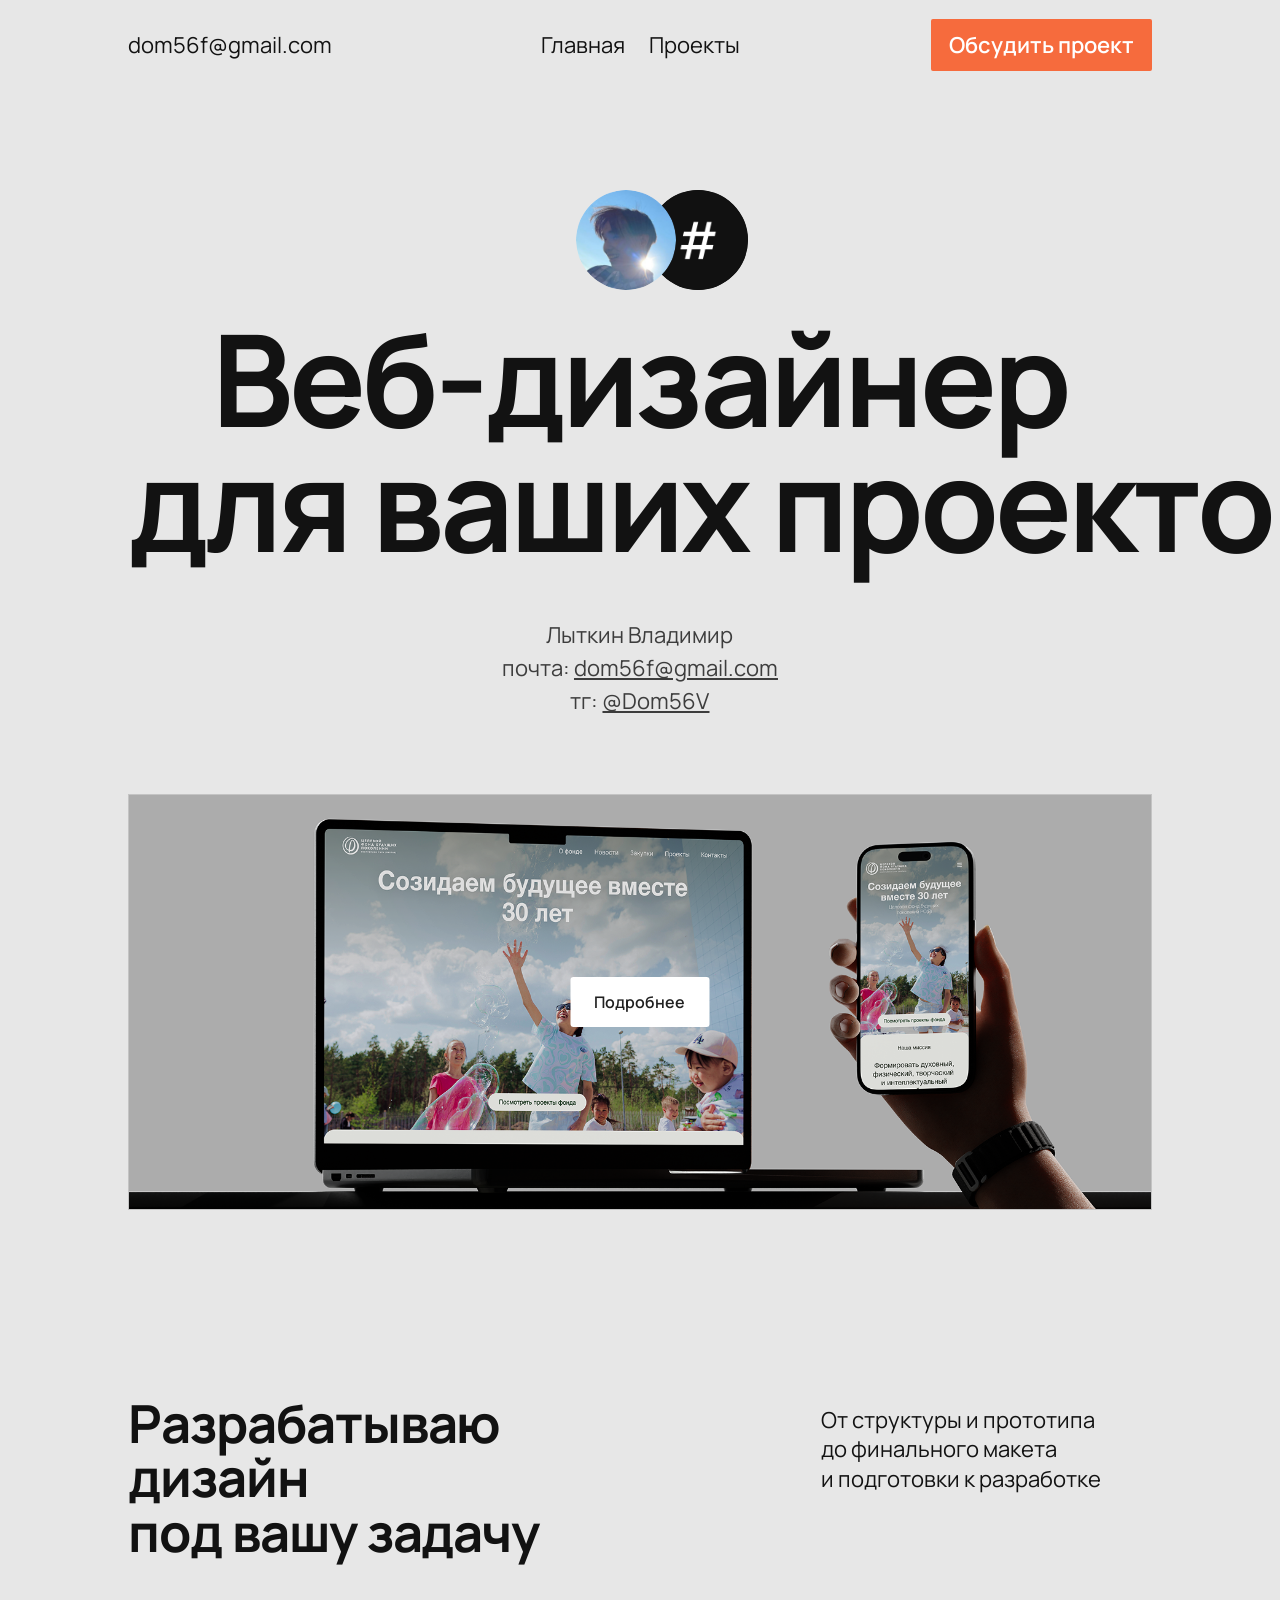
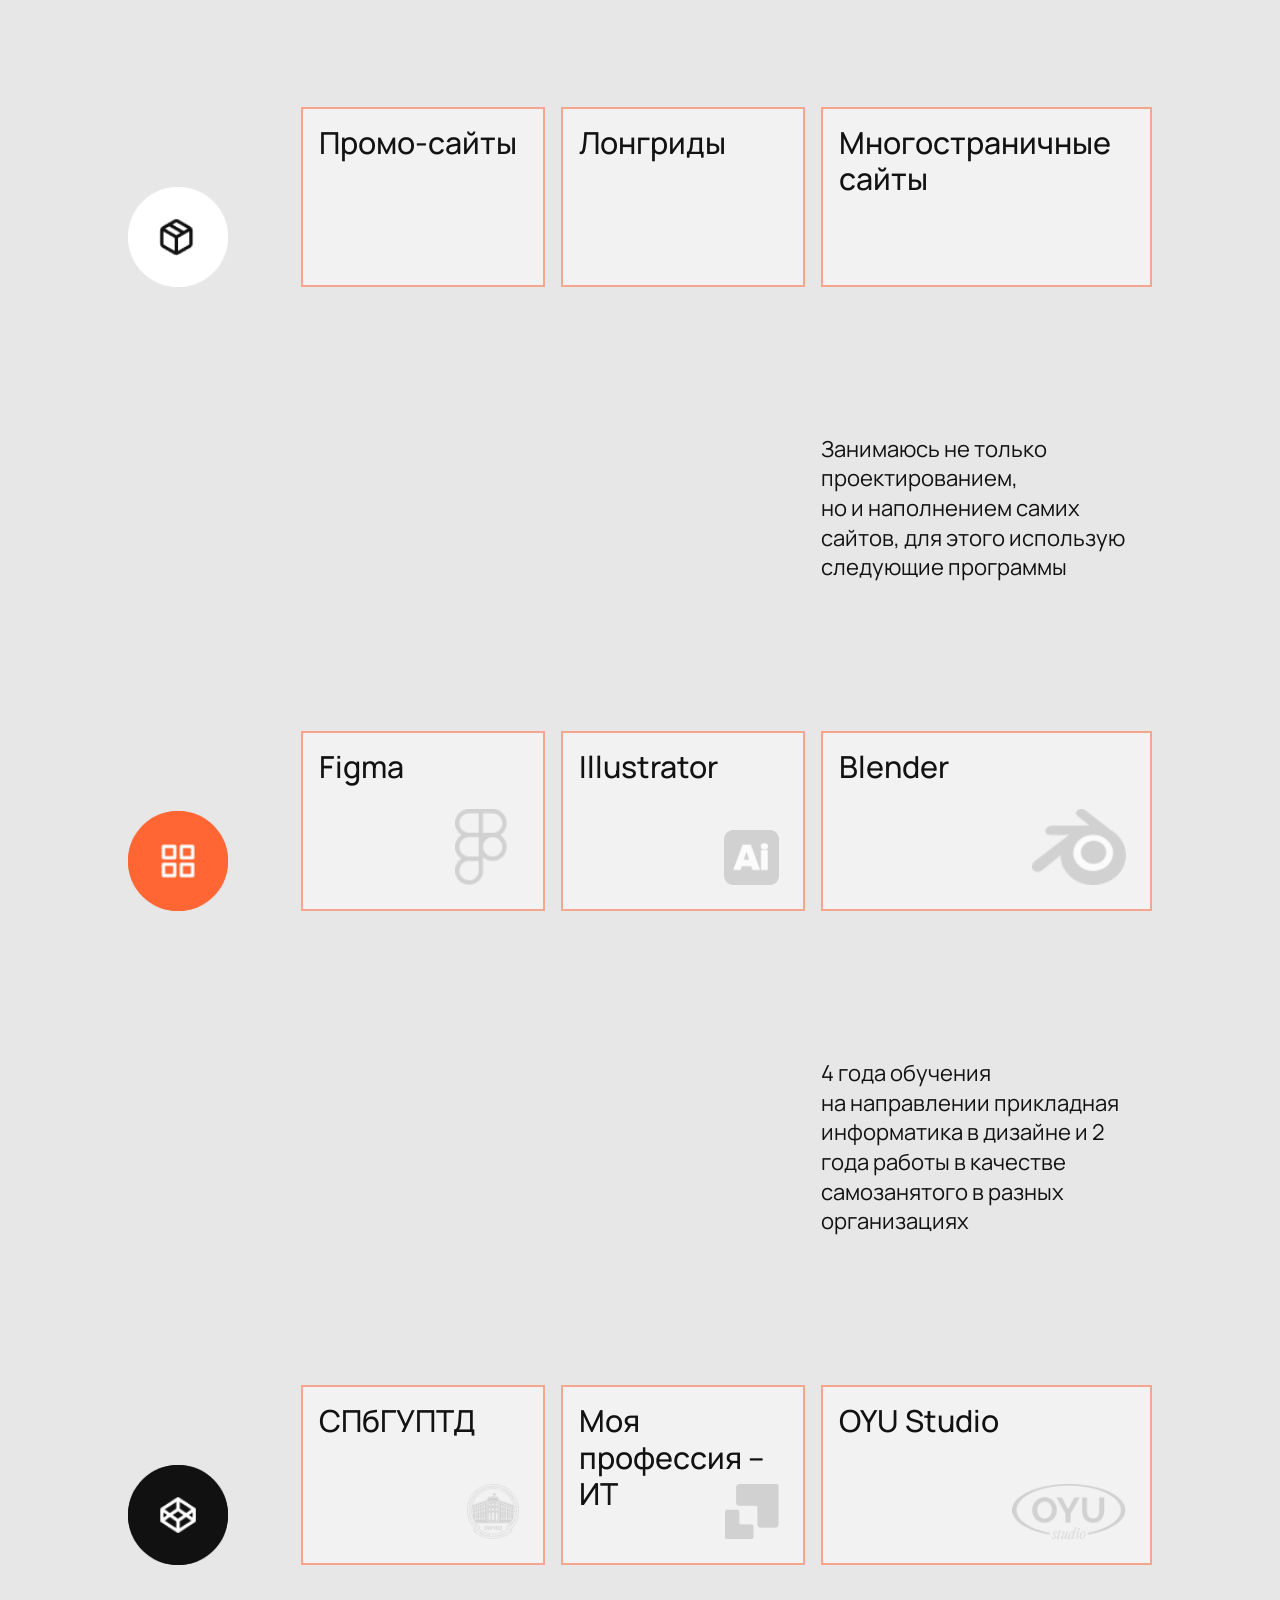
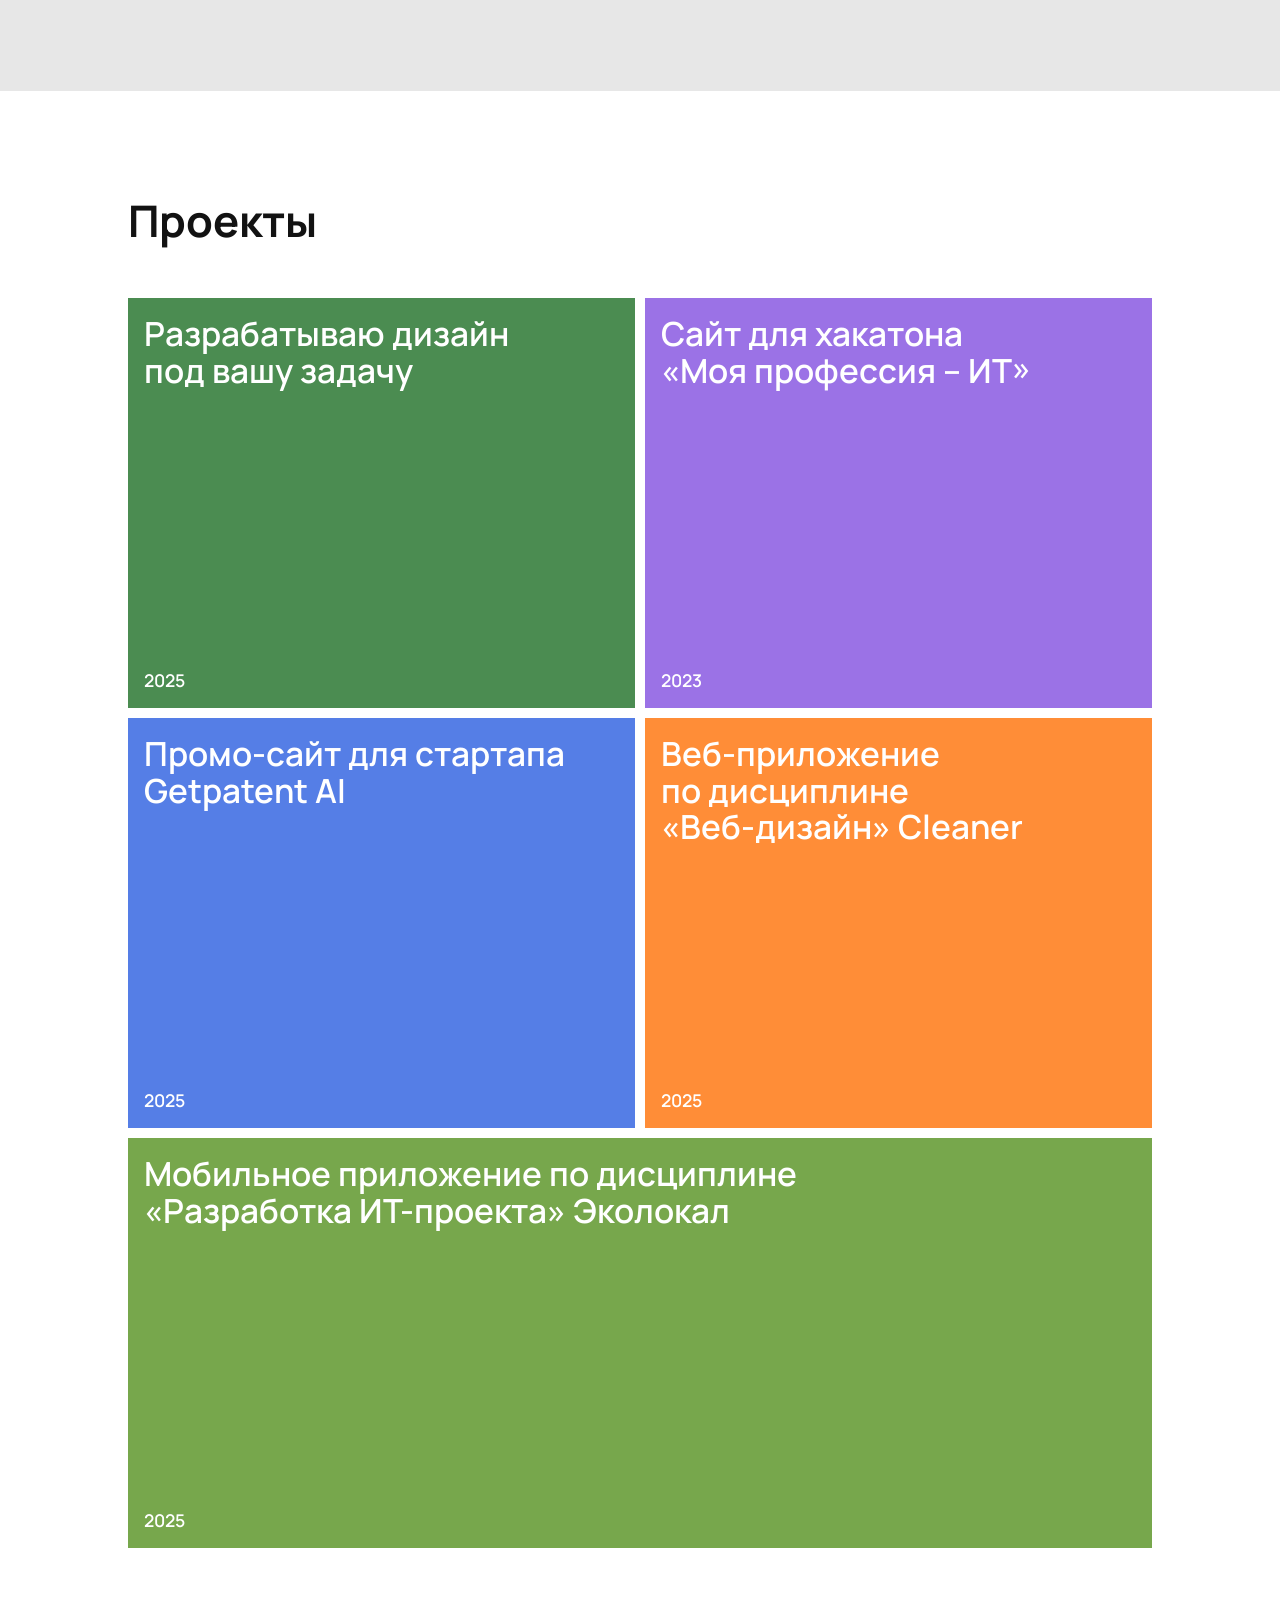
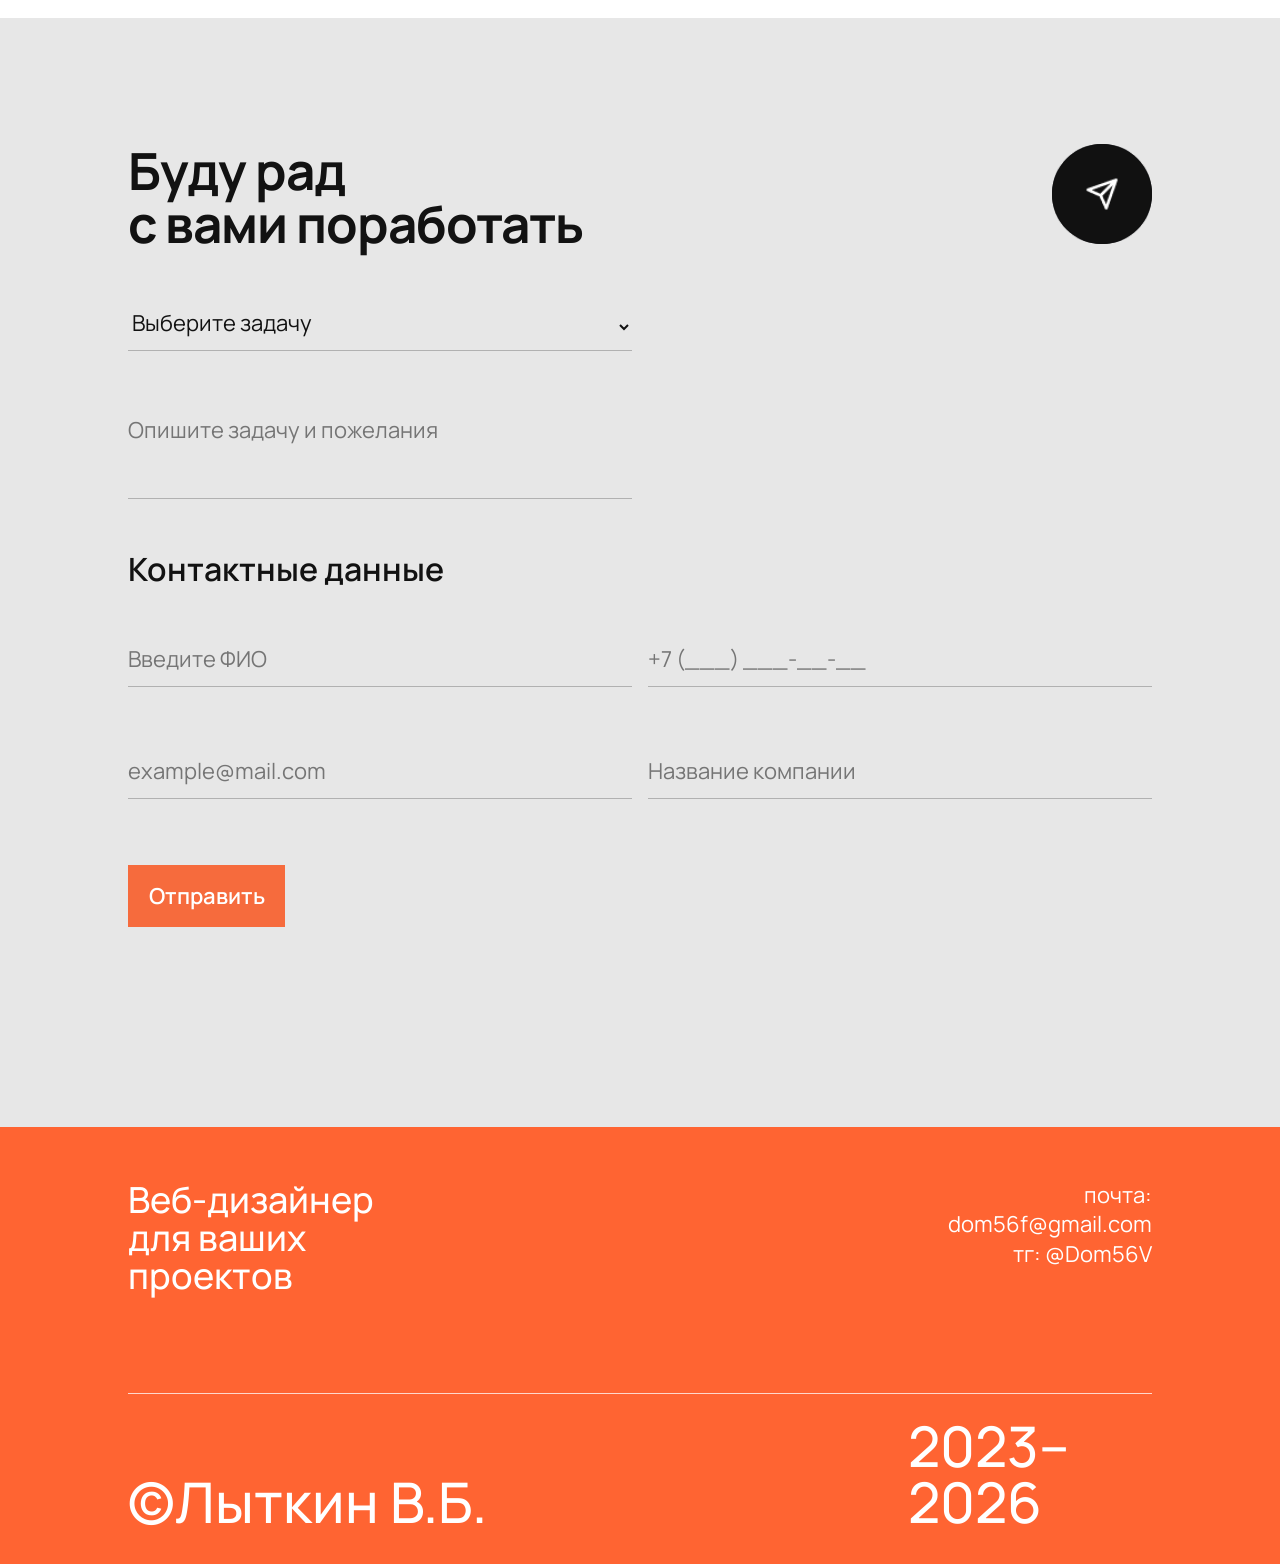
==== index.html @ 9b886f8b "Initial commit" ====
<!doctype html>
<html lang="ru">
<head>
  <meta charset="UTF-8">
  <meta name="viewport" content="width=device-width, initial-scale=1.0">
  <title>Портфолио | Главная</title>
  <link rel="preconnect" href="https://fonts.googleapis.com">
  <link rel="preconnect" href="https://fonts.gstatic.com" crossorigin>
  <link href="https://fonts.googleapis.com/css2?family=Manrope:wght@400;600;700;800&display=swap" rel="stylesheet">
  <link rel="stylesheet" href="styles.css">
</head>
<body>
  <header class="site-header container">
    <a class="header-email" href="mailto:dom56f@gmail.com">dom56f@gmail.com</a>
    <nav class="header-nav" aria-label="Основная навигация">
      <a href="#home">Главная</a>
      <a href="#projects">Проекты</a>
    </nav>
    <a class="header-cta" href="#feedback">Обсудить проект</a>
  </header>

  <main id="home" class="container first-screen">
    <section class="hero-intro" aria-label="Интро">
      <div class="avatar-pair" aria-hidden="true">
        <img class="avatar-circle avatar-left" src="media/home/decor/Ava.png" alt="">
        <img class="avatar-circle avatar-right" src="media/home/decor/%D0%97%D0%B0%D0%B1%D0%BE%D1%80.png" alt="">
      </div>

      <h1 class="headline">Веб-дизайнер<br>для&nbsp;ваших проектов</h1>

      <div class="contact-lines">
        <p>Лыткин Владимир</p>
        <p>почта: <a href="mailto:dom56f@gmail.com">dom56f@gmail.com</a></p>
        <p>тг: <a href="https://t.me/Dom56V" target="_blank" rel="noopener noreferrer">@Dom56V</a></p>
      </div>
    </section>

    <a class="featured-project" href="projects/studio.html" aria-label="Открыть проект">
      <img src="media/home/main/%D0%9F%D1%80%D0%BE%D0%B5%D0%BA%D1%82%20%D0%BF%D0%B5%D1%80%D0%B2%D1%8B%D0%B9%20%D1%8D%D0%BA%D1%80%D0%B0%D0%BD.png" alt="Главный проект">
      <span class="featured-project-btn">Подробнее</span>
    </a>

    <section class="services-screen" aria-label="Форматы работы">
      <div class="services-head">
        <h2>Разрабатываю дизайн<br>под вашу задачу</h2>
        <p>От&nbsp;структуры и&nbsp;прототипа до&nbsp;финального макета<br> и&nbsp;подготовки к&nbsp;разработке</p>
      </div>

      <div class="services-row">
        <div class="services-icon-wrap icon-white">
          <img src="media/home/services/icons/row-1.png" alt="">
        </div>
        <article class="services-tile">
          <h3>Промо-сайты</h3>
          <img class="tile-logo" src="media/home/services/logos/promo.svg" alt="">
        </article>
        <article class="services-tile">
          <h3>Лонгриды</h3>
          <img class="tile-logo" src="media/home/services/logos/longread.svg" alt="">
        </article>
        <article class="services-tile">
          <h3>Многостраничные сайты</h3>
          <img class="tile-logo" src="media/home/services/logos/multi.svg" alt="">
        </article>
      </div>

      <div class="services-row row-with-note icon-set-edu">
        <div class="services-icon-wrap icon-accent">
          <img src="media/home/services/icons/row-2.png" alt="">
        </div>
        <article class="services-tile">
          <h3>Figma</h3>
          <img class="tile-logo" src="media/home/decor/%D1%84%D0%B8%D0%B3%D0%BC%D0%B0.png" alt="">
        </article>
        <article class="services-tile">
          <h3>Illustrator</h3>
          <img class="tile-logo" src="media/home/decor/Adobe_Illustrator_CC_icon%201.png" alt="">
        </article>
        <article class="services-tile">
          <h3>Blender</h3>
          <img class="tile-logo" src="media/home/decor/%D0%B1%D0%BB%D0%B5%D0%BD%D0%B4%D0%B5%D1%80.png" alt="">
        </article>
        <p class="row-note">Занимаюсь не&nbsp;только проектированием, но&nbsp;и&nbsp;наполнением самих сайтов, для&nbsp;этого использую следующие программы</p>
      </div>

      <div class="services-row row-with-note">
        <div class="services-icon-wrap icon-dark">
          <img src="media/home/services/icons/row-3.png" alt="">
        </div>
        <article class="services-tile">
          <h3>СПбГУПТД</h3>
          <img class="tile-logo" src="media/home/decor/%D0%92%D0%A3%D0%97.png" alt="">
        </article>
        <article class="services-tile">
          <h3>Моя профессия – ИТ</h3>
          <img class="tile-logo" src="media/home/decor/%D0%9C%D0%9F%D0%98%D0%A2.png" alt="">
        </article>
        <article class="services-tile">
          <h3>OYU Studio</h3>
          <img class="tile-logo" src="media/home/decor/%D0%9E%D0%99%D0%9E.png" alt="">
        </article>
        <p class="row-note">4 года обучения на&nbsp;направлении прикладная информатика в&nbsp;дизайне и&nbsp;2 года работы в&nbsp;качестве самозанятого в&nbsp;разных организациях</p>
      </div>
    </section>

    <section id="projects" class="projects-showcase" aria-label="Список проектов">
      <h2 class="projects-title">Проекты</h2>
      <div class="projects-grid">
        <a class="project-card project-green" href="projects/studio.html">
          <img class="project-hover-image" src="media/home/projects/hover-studio.png" alt="">
          <p class="project-name">Разрабатываю дизайн<br>под вашу задачу</p>
          <span class="project-year">2025</span>
        </a>

        <a class="project-card project-violet" href="projects/dashboard.html">
          <img class="project-hover-image" src="media/home/projects/hover-profession.png" alt="">
          <p class="project-name">Сайт для&nbsp;хакатона<br>«Моя профессия – ИТ»</p>
          <span class="project-year">2023</span>
        </a>

        <a class="project-card project-blue" href="projects/shop.html">
          <img class="project-hover-image" src="media/home/projects/hover-getpatent.png" alt="">
          <p class="project-name">Промо-сайт для&nbsp;стартапа<br>Getpatent AI</p>
          <span class="project-year">2025</span>
        </a>

        <a class="project-card project-gray" href="projects/next.html">
          <img class="project-hover-image" src="media/projects/%D0%B2%D0%B5%D0%B1-%D0%B4%D0%B8%D0%B7%D0%B0%D0%B9%D0%BD/Laptop%20Mockup%2001.png" alt="">
          <p class="project-name">Веб-приложение по&nbsp;дисциплине<br>«Веб-дизайн» Cleaner</p>
          <span class="project-year">2025</span>
        </a>

        <a class="project-card project-dark" href="projects/fifth.html">
          <img class="project-hover-image" src="media/projects/%D0%98%D0%A2-%D0%BF%D1%80%D0%BE%D0%B5%D0%BA%D1%82/LAPTOP%20%26%20PHONE%20SCREEN%20MOCKUP%203%201.png" alt="">
          <p class="project-name">Мобильное приложение по&nbsp;дисциплине<br>«Разработка ИТ-проекта» Эколокал</p>
          <span class="project-year">2025</span>
        </a>
      </div>
    </section>

    <section id="feedback" class="feedback-section" aria-label="Форма обратной связи">
      <div class="feedback-head">
        <h2>Буду рад<br>с&nbsp;вами поработать</h2>
        <div class="feedback-float" aria-hidden="true">
          <img src="media/home/services/icons/telegram.png" alt="">
        </div>
      </div>

      <form class="feedback-form" action="#" method="post">
        <div class="feedback-task">
          <label class="feedback-field">
            <select name="task">
              <option value="" selected disabled>Выберите задачу</option>
              <option value="promo">Промо-сайт</option>
              <option value="multi">Многостраничный сайт</option>
              <option value="redesign">Редизайн</option>
            </select>
          </label>

          <label class="feedback-field feedback-field-full">
            <textarea name="comment" rows="3" placeholder="Опишите задачу и&nbsp;пожелания"></textarea>
          </label>
        </div>

        <h3>Контактные данные</h3>
        <div class="feedback-contacts">
          <label class="feedback-field">
            <input type="text" name="name" placeholder="Введите ФИО">
          </label>

          <label class="feedback-field">
            <input type="tel" name="phone" placeholder="+7 (___) ___-__-__">
          </label>

          <label class="feedback-field">
            <input type="email" name="email" placeholder="example@mail.com">
          </label>

          <label class="feedback-field">
            <input type="text" name="company" placeholder="Название компании">
          </label>
        </div>

        <button class="feedback-submit" type="submit">Отправить</button>
      </form>
    </section>
  </main>

  <footer class="site-footer" aria-label="Футер">
    <div class="container footer-inner">
      <div class="footer-top">
        <p class="footer-title">Веб-дизайнер<br>для&nbsp;ваших проектов</p>
        <div class="footer-contacts">
          <p>почта: <a href="mailto:dom56f@gmail.com">dom56f@gmail.com</a></p>
          <p>тг: <a href="https://t.me/Dom56V" target="_blank" rel="noopener noreferrer">@Dom56V</a></p>
        </div>
      </div>

      <div class="footer-bottom">
        <p>©Лыткин В.Б.</p>
        <p>2023–2026</p>
      </div>
    </div>
  </footer>
  <script src="script.js"></script>
</body>
</html>
---- styles.css ----
:root {
  --bg: #e7e7e7;
  --text: #121212;
  --muted: #3d3d3d;
  --card: rgba(255, 255, 255, 0.78);
  --line: rgba(18, 18, 18, 0.16);
  --accent: #f66b3d;
  --accent-2: #181818;
  --footer-bg: #ff6432;
}

* {
  box-sizing: border-box;
}

body {
  margin: 0;
  min-height: 100vh;
  background: var(--bg);
  color: var(--text);
  font-family: Manrope, sans-serif;
  overflow-x: hidden;
}

.container {
  width: calc(100% - 256px);
  margin: 0 auto;
}

.site-header {
  --grid-gap: 16px;
  height: 90px;
  display: grid;
  grid-template-columns: repeat(12, minmax(0, 1fr));
  column-gap: var(--grid-gap);
  align-items: center;
  position: sticky;
  top: 0;
  z-index: 1000;
  background: transparent;
  transition: transform 0.28s ease;
  will-change: transform;
}

.site-header::before {
  content: "";
  position: absolute;
  top: 0;
  bottom: 0;
  left: 50%;
  width: 100vw;
  transform: translateX(-50%);
  background: var(--bg);
  z-index: -1;
}

.site-header.header-hidden {
  transform: translateY(-100%);
}

.header-email {
  grid-column: 1 / 4;
  justify-self: start;
  color: var(--text);
  text-decoration: none;
  font-size: 22px;
}

.header-nav {
  grid-column: 6 / 8;
  display: flex;
  justify-content: center;
  gap: 24px;
}

.header-nav a {
  color: var(--text);
  text-decoration: none;
  font-size: 22px;
}

.header-cta {
  grid-column: 10 / 13;
  justify-self: end;
  text-decoration: none;
  color: #fff;
  background: var(--accent);
  padding: 11px 18px;
  border-radius: 2px;
  font-weight: 600;
  font-size: 22px;
}

.header-email:hover,
.header-nav a:hover {
  text-decoration: underline;
  text-underline-offset: 6px;
}

.header-cta:hover {
  filter: brightness(0.9);
}

.first-screen {
  --grid-gap: 16px;
  display: grid;
  grid-template-columns: repeat(12, minmax(0, 1fr));
  column-gap: var(--grid-gap);
  row-gap: 26px;
  align-items: start;
  padding: 20px 0 80px;
}

.hero-intro {
  display: contents;
}

.avatar-pair {
  grid-column: 6 / 8;
  justify-self: center;
  display: grid;
  grid-template-columns: 64px 64px;
  margin-top: 80px;
  align-items: center;
  justify-content: center;
}

.avatar-circle {
  width: 100px;
  height: 100px;
  border-radius: 50%;
  object-fit: cover;
  border: none;
}

.avatar-left {
  z-index: 1;
}

.avatar-right {
  margin-left: 8px;
  background: #111;
}

h1,
h2 {
  font-family: Manrope, sans-serif;
  margin-top: 0;
}

.headline {
  grid-column: 1 / -1;
  margin: 0px 0 0;
  text-align: center;
  line-height: 0.98;
  letter-spacing: -0.03em;
  font-size: 128px;
  white-space: nowrap;
}

.contact-lines {
  grid-column: 5 / 9;
  margin: 26px 0 26px;
  text-align: center;
}

.contact-lines p {
  margin: 0;
  color: var(--muted);
  font-size: 22px;
  line-height: 1.5;
}

.contact-lines a {
  color: inherit;
}

.featured-project {
  grid-column: 1 / -1;
  position: relative;
  width: 100%;
  margin: 24px 0 60px;
  border: 1px solid var(--line);
  overflow: hidden;
  display: block;
  text-decoration: none;
}

.featured-project img {
  width: 100%;
  max-height: 680px;
  display: block;
  object-fit: cover;
}

.featured-project-btn {
  position: absolute;
  top: 50%;
  left: 50%;
  transform: translate(-50%, -50%);
  background: #fff;
  color: #202020;
  padding: 14px 24px;
  border-radius: 3px;
  font-weight: 600;
}

.services-screen {
  grid-column: 1 / -1;
  width: 100%;
  margin: 100px 0;
}

.services-head {
  display: grid;
  grid-template-columns: repeat(12, minmax(0, 1fr));
  gap: 16px;
  align-items: start;
  margin-bottom: 148px;
}

.services-head h2 {
  grid-column: 1 / 7;
  margin: 0;
  font-size: clamp(2rem, 4.1vw, 3.4rem);
  line-height: 1.03;
  letter-spacing: -0.02em;
}

.services-head p {
  grid-column: 9 / span 4;
  margin: 10px 0 0;
  font-size: 22px;
  line-height: 1.32;
}

.services-row {
  display: grid;
  grid-template-columns: repeat(12, minmax(0, 1fr));
  gap: 16px;
  align-items: end;
  margin-bottom: 148px;
}

.services-icon-wrap {
  grid-column: 1 / 2;
  width: 100px;
  height: 100px;
  border-radius: 50%;
  display: grid;
  place-items: center;
  align-self: end;
}

.services-icon-wrap img {
  width: 100%;
  height: 100%;
  object-fit: contain;
}

.icon-white {
  background: rgba(255, 255, 255, 0.6);
}

.icon-accent {
  background: var(--accent);
}

.icon-dark {
  background: #101116;
}

.services-tile {
  height: 180px;
  padding: 16px;
  background: rgba(255, 255, 255, 0.44);
  border: 2px solid rgba(246, 107, 61, 0.55);
  position: relative;
}

.services-row .services-tile:nth-of-type(1) {
  grid-column: 3 / 6;
}

.services-row .services-tile:nth-of-type(2) {
  grid-column: 6 / 9;
}

.services-row .services-tile:nth-of-type(3) {
  grid-column: 9 / 13;
}

.services-tile h3 {
  margin: 0;
  font-size: 1.9rem;
  font-weight: 500;
  line-height: 1.2;
}

.tile-logo {
  position: absolute;
  right: 24px;
  bottom: 24px;
  width: auto;
  height: 55px;
  opacity: 0.7;
  object-fit: contain;
}

.row-with-note.icon-set-edu .services-tile:nth-of-type(1) .tile-logo,
.row-with-note.icon-set-edu .services-tile:nth-of-type(3) .tile-logo {
  width: 76px;
  height: 76px;
}

.row-with-note.icon-set-edu .services-tile:nth-of-type(3) .tile-logo {
  width: auto;
  height: 76px;
}

.services-row:not(.row-with-note) .tile-logo {
  display: none;
}

.row-note {
  margin: 0;
  font-size: 22px;
  line-height: 1.35;
}

.row-with-note {
  grid-template-columns: repeat(12, minmax(0, 1fr));
  grid-template-rows: auto auto;
  row-gap: 148px;
  align-items: start;
  margin-top: 0;
  margin-bottom: 148px;
}

.row-with-note .services-icon-wrap {
  grid-column: 1;
  grid-row: 2;
  align-self: end;
}

.row-with-note .services-tile:nth-of-type(1) {
  grid-column: 3 / 6;
  grid-row: 2;
}

.row-with-note .services-tile:nth-of-type(2) {
  grid-column: 6 / 9;
  grid-row: 2;
}

.row-with-note .services-tile:nth-of-type(3) {
  grid-column: 9 / 13;
  grid-row: 2;
}

.row-with-note .row-note {
  grid-column: 9 / span 4;
  grid-row: 1;
  align-self: start;
}

.services-screen .services-row:last-child {
  margin-bottom: 0;
}

.projects-showcase {
  grid-column: 1 / -1;
  width: 100%;
  padding: 100px 0 70px;
  position: relative;
  z-index: 0;
}

.projects-showcase::before {
  content: "";
  position: absolute;
  top: 0;
  bottom: 0;
  left: 50%;
  width: 100vw;
  transform: translateX(-50%);
  background: #fff;
  z-index: -1;
}

.projects-title {
  margin: 0 0 48px;
  font-size: clamp(2rem, 3.4vw, 3rem);
}

.projects-grid {
  display: grid;
  grid-template-columns: repeat(12, minmax(0, 1fr));
  gap: 10px;
}

.projects-grid .project-card:nth-child(1),
.projects-grid .project-card:nth-child(3) {
  grid-column: 1 / 7;
}

.projects-grid .project-card:nth-child(2),
.projects-grid .project-card:nth-child(4) {
  grid-column: 7 / 13;
}

.projects-grid .project-card:nth-child(5) {
  grid-column: 1 / 13;
}

.project-card {
  min-height: 410px;
  position: relative;
  overflow: hidden;
  color: #fff;
  text-decoration: none;
  padding: 18px 16px;
  cursor: pointer;
  font-weight: 600;
}

.project-name {
  margin: 0;
  font-size: clamp(1.6rem, 2.6vw, 2.8rem);
  line-height: 1.1;
  position: relative;
  z-index: 2;
}

.project-year {
  position: absolute;
  left: 16px;
  bottom: 16px;
  font-size: 1.1rem;
  z-index: 2;
}

.project-hover-image {
  position: absolute;
  inset: 0;
  width: 100%;
  height: 100%;
  object-fit: cover;
  opacity: 0;
  transform: scale(1.03);
  transition: opacity 0.28s ease, transform 0.28s ease;
}

.project-card::after {
  content: "";
  position: absolute;
  inset: 0;
  background: rgba(0, 0, 0, 0);
  transition: background 0.28s ease;
  z-index: 1;
}

.project-card:hover .project-hover-image {
  opacity: 1;
  transform: scale(1);
}

.project-card:hover::after {
  background: rgba(0, 0, 0, 0.28);
}

.project-green {
  background: #4b8c51;
}

.project-violet {
  background: #9b72e6;
}

.project-blue {
  background: #557ee6;
}

.project-gray {
  background: #FF8D37;
}

.project-dark {
  background: #77A74C;
}

.feedback-section {
  grid-column: 1 / -1;
  width: 100%;
  padding: 100px 0 120px;
}

.feedback-head {
  display: grid;
  grid-template-columns: repeat(12, minmax(0, 1fr));
  gap: 16px;
  align-items: start;
  margin-bottom: 52px;
}

.feedback-head h2 {
  grid-column: 1 / 8;
  margin: 0;
  font-size: clamp(2rem, 4vw, 4.1rem);
  line-height: 1.04;
  letter-spacing: -0.02em;
  white-space: nowrap;
}

.feedback-float {
  grid-column: 12 / 13;
  justify-self: end;
  width: 100px;
  height: 100px;
  border-radius: 50%;
  background: #101116;
  color: #fff;
  text-decoration: none;
  display: grid;
  place-items: center;
  font-size: 1.7rem;
}

.feedback-float img {
  width: 100%;
  height: 100%;
  object-fit: contain;
}

.feedback-form {
  display: grid;
  grid-template-columns: repeat(12, minmax(0, 1fr));
  gap: 48px 16px;
}

.feedback-form h3 {
  grid-column: 1 / 7;
  margin: 0;
  font-size: 2rem;
  font-weight: 600;
}

.feedback-task,
.feedback-contacts {
  grid-column: 1 / -1;
  display: grid;
  grid-template-columns: repeat(12, minmax(0, 1fr));
  gap: 64px 16px;
}

.feedback-task .feedback-field {
  grid-column: 1 / 7;
}

.feedback-task .feedback-field-full {
  grid-column: 1 / 7;
}

.feedback-contacts .feedback-field:nth-child(1),
.feedback-contacts .feedback-field:nth-child(3) {
  grid-column: 1 / 7;
}

.feedback-contacts .feedback-field:nth-child(2),
.feedback-contacts .feedback-field:nth-child(4) {
  grid-column: 7 / 13;
}

.feedback-field {
  display: grid;
  gap: 2px;
}

.feedback-field span {
  font-size: 22px;
  color: #6d6d6d;
  line-height: 1.1;
  transition: opacity 0.18s ease;
}

.feedback-field.has-value span {
  opacity: 0;
}

.feedback-field input,
.feedback-field textarea,
.feedback-field select {
  width: 100%;
  height: 48px;
  border: 0;
  border-bottom: 1px solid rgba(18, 18, 18, 0.25);
  background: transparent;
  padding: 0 0 6px;
  font: inherit;
  font-size: 22px;
  color: #121212;
  resize: none;
  outline: none;
}

.feedback-field textarea {
  min-height: 48px;
  overflow: hidden;
}

.feedback-field input:focus,
.feedback-field textarea:focus,
.feedback-field select:focus {
  border-bottom-color: #121212;
}

.feedback-submit {
  grid-column: 1 / 3;
  margin-top: 18px;
  border: 0;
  background: var(--accent);
  color: #fff;
  font: inherit;
  font-size: 22px;
  font-weight: 600;
  padding: 16px 20px;
  cursor: pointer;
}

.site-footer {
  background: var(--footer-bg);
  color: #fff;
}

body.project-theme-fund {
  --footer-bg: #4b8c51;
  --accent: #4b8c51;
}

body.project-theme-getpatent {
  --footer-bg: #5483f8;
  --accent: #5483f8;
}

body.project-theme-mpit {
  --footer-bg: #b37ef9;
  --accent: #b37ef9;
}

body.project-theme-next {
  --footer-bg: #FF8D37;
  --accent: #FF8D37;
}

body.project-theme-fifth {
  --footer-bg: #77A74C;
  --accent: #77A74C;
}

.footer-inner {
  padding: 54px 0 34px;
}

.footer-top {
  display: grid;
  grid-template-columns: repeat(12, minmax(0, 1fr));
  gap: 16px;
  align-items: start;
  min-height: 160px;
}

.footer-title {
  grid-column: 1 / 5;
  margin: 0;
  font-size: 36px;
  line-height: 1.06;
  font-weight: 500;
}

.footer-contacts {
  grid-column: 10 / 13;
  justify-self: end;
  text-align: right;
}

.footer-contacts p {
  margin: 0;
  font-size: 22px;
  line-height: 1.35;
}

.footer-contacts a {
  color: inherit;
  text-decoration: none;
}

.footer-bottom {
  margin-top: 52px;
  padding-top: 24px;
  border-top: 1px solid rgba(255, 255, 255, 0.75);
  display: grid;
  grid-template-columns: repeat(12, minmax(0, 1fr));
  gap: 16px;
  align-items: end;
}

.footer-bottom p {
  margin: 0;
  font-size: 56px;
  line-height: 1;
  font-weight: 500;
}

.footer-bottom p:first-child {
  grid-column: 1 / 6;
}

.footer-bottom p:last-child {
  grid-column: 10 / 13;
  justify-self: end;
}

.project-page {
  padding: 50px 0 70px;
}

.back-link {
  display: inline-block;
  text-decoration: none;
  color: var(--accent-2);
  font-weight: 700;
  margin-bottom: 24px;
}

.project-cover {
  border: 1px solid var(--line);
  border-radius: 18px;
  background: var(--card);
  overflow: hidden;
}

.project-head {
  padding: 22px;
}

.project-head p {
  margin: 0;
  color: var(--muted);
}

.project-image {
  height: 320px;
  width: 100%;
  object-fit: cover;
  display: block;
}

.project-first {
  padding: 56px 0 70px;
}

.project-first-head {
  display: grid;
  grid-template-columns: repeat(12, minmax(0, 1fr));
  gap: 16px;
  align-items: start;
}

.project-first-title {
  grid-column: 1 / 10;
  margin: 0 0 80px;
  font-size: clamp(2rem, 4.2vw, 4.1rem);
  line-height: 1.08;
  letter-spacing: -0.01em;
}

.project-first-year {
  grid-column: 12 / 13;
  justify-self: end;
  margin: 10px 0 0;
  font-size: 22px;
  font-weight: 500;
  line-height: 1.2;
}

.project-first-cover {
  background: #a9a9ab;
}

.project-first-cover img {
  display: block;
  width: 100%;
  height: auto;
}


.project-second {
  display: grid;
  grid-template-columns: repeat(12, minmax(0, 1fr));
  gap: 16px;
  margin-top: 80px;
  margin-bottom: 80px;
}

.project-second-top {
  grid-column: 1 / -1;
  display: grid;
  grid-template-columns: repeat(12, minmax(0, 1fr));
  gap: 16px;
  align-items: start;
  margin-bottom: 80px;
}

.project-second-top p {
  grid-column: 1 / 8;
  margin: 0;
  color: #2f2f2f;
  font-size: 20px;
  line-height: 1.35;
  font-weight: 500;
}

.project-second-top img {
  grid-column: 12 / 13;
  justify-self: end;
  width: 46px;
  height: 66px;
  object-fit: contain;
  opacity: 0.45;
}

.project-tools {
  grid-column: 11 / 13;
  justify-self: end;
  display: flex;
  align-items: center;
  gap: 16px;
}

.project-tools img {
  width: 46px;
  height: 66px;
  object-fit: contain;
  opacity: 0.45;
}

.project-tools-blender {
  width: 62px !important;
  height: 82px !important;
}


.project-second-shot {
  grid-column: 5 / 13;
}

.project-second-shot img {
  display: block;
  width: 100%;
  height: auto;
}

.project-second-phones {
  grid-column: 7 / 13;
  display: grid;
  grid-template-columns: repeat(6, minmax(0, 1fr));
  gap: 16px;
  margin-top: 80px;
  align-items: start;
}

.project-second-phones img {
  display: block;
  width: 100%;
  height: auto;
  transform: scale(1.08);
  transform-origin: bottom center;
}

.project-second-phones img:nth-child(1) {
  grid-column: 2 / 4;
  margin-right: 32px;
}

.project-second-phones img:nth-child(2) {
  grid-column: 4 / 6;
  margin-left: 32px;
}

.project-type {
  display: grid;
  grid-template-columns: repeat(12, minmax(0, 1fr));
  gap: 16px;
  align-items: start;
  margin-bottom: 80px;
}

.project-type-sample {
  grid-column: 1 / 9;
}

.project-type-sample h2 {
  margin: 0 0 12px;
  font-family: "Helvetica Neue", Arial, sans-serif;
  font-size: clamp(4.5rem, 8.5vw, 6.5rem);
  line-height: 0.95;
  font-weight: 500;
  letter-spacing: -0.05em;
}

.project-type-cyrillic,
.project-type-latin {
  margin: 0;
  font-family: "Helvetica Neue", Arial, sans-serif;
  font-size: 24px;
  line-height: 1.25;
  color: #121212;
}

.project-type-note {
  grid-column: 10 / 13;
  margin: 10px 0 0;
  font-size: 20px;
  line-height: 1.28;
  color: #202020;
}

.project-shot-wide {
  margin-bottom: 80px;
}

.project-shot-wide img {
  display: block;
  width: 100%;
  height: auto;
}

.project-shot-row {
  display: grid;
  grid-template-columns: repeat(4, minmax(0, 1fr));
  gap: 16px;
  margin-bottom: 80px;
}

.project-shot-row img {
  display: block;
  width: 100%;
  height: auto;
}

body.project-theme-mpit .project-shot-row {
  grid-template-columns: repeat(12, minmax(0, 1fr));
}

body.project-theme-next .project-shot-row {
  grid-template-columns: repeat(12, minmax(0, 1fr));
}

body.project-theme-mpit .project-shot-row-left {
  grid-column: 1 / 9 !important;
  grid-row: 2;
}

body.project-theme-next .project-shot-row-left {
  grid-column: 1 / 9 !important;
  grid-row: 2;
}

body.project-theme-mpit .project-shot-row-right {
  grid-column: 5 / 13 !important;
  grid-row: 1;
  margin-bottom: 40px;
}

body.project-theme-next .project-shot-row-right {
  grid-column: 5 / 13 !important;
  grid-row: 1;
  margin-bottom: 40px;
}

.project-shot-right {
  display: grid;
  grid-template-columns: repeat(12, minmax(0, 1fr));
  gap: 16px;
  margin-bottom: 80px;
}

.project-shot-right img {
  grid-column: 5 / 13;
  display: block;
  width: 100%;
  height: auto;
}

.project-third {
  position: relative;
  left: 50%;
  width: 100vw;
  transform: translateX(-50%);
  display: grid;
  grid-template-columns: repeat(12, minmax(0, 1fr));
  gap: 80px 16px;
  margin-top: 80px;
  margin-bottom: 80px;
  background: #4b8c51;
  padding: 80px 128px;
}

body.project-theme-getpatent .project-third {
  background: #5483f8;
}

body.project-theme-mpit .project-third {
  background: #b37ef9;
}

body.project-theme-next .project-third {
  background: #FF8D37;
}

body.project-theme-fifth .project-third {
  background: #77A74C;
}

.project-third-text {
  grid-column: 1 / 9;
  margin: 0;
  color: #fff;
  font-size: clamp(2rem, 3.4vw, 3rem);
  line-height: 1.06;
  letter-spacing: -0.02em;
  max-width: none;
}

.project-third-frame {
  grid-column: 1 / 9;
}

body.project-theme-getpatent .project-third-frame {
  grid-column: 1 / -1;
}

body.project-theme-mpit .project-third-frame {
  grid-column: 1 / -1;
}

body.project-theme-next .project-third-frame {
  grid-column: 1 / -1;
}

body.project-theme-fifth .project-third-frame {
  grid-column: 1 / -1;
}

.project-third-row {
  grid-column: 1 / -1;
  display: grid;
  grid-template-columns: repeat(4, minmax(0, 1fr));
  gap: 16px;
}

.project-third-row img {
  display: block;
  width: 100%;
  height: auto;
}

.project-third-phones + .project-third-frame {
  margin-top: 80px;
}

.project-third-frame img {
  display: block;
  width: 100%;
  height: auto;
}

.project-third-phones {
  grid-column: 7 / 13;
  display: grid;
  grid-template-columns: repeat(6, minmax(0, 1fr));
  gap: 16px;
  margin-top: 80px;
  align-items: start;
}

.project-third-phones img {
  display: block;
  width: 100%;
  height: auto;
  transform: scale(1.08);
  transform-origin: bottom center;
}

.project-third-phones img:nth-child(1) {
  grid-column: 2 / 4;
}

.project-third-phones img:nth-child(2) {
  grid-column: 4 / 6;
}

.project-summary-title {
  margin: 0 0 80px;
}

.project-summary-title h2 {
  margin: 0;
  font-size: clamp(2rem, 4vw, 4rem);
  line-height: 1.04;
  letter-spacing: -0.02em;
  max-width: 1100px;
}

.project-summary-stack {
  display: grid;
  gap: 80px;
  margin: 0 0 80px;
}

.project-summary-stack img {
  display: block;
  width: 100%;
  height: auto;
}

.project-repeat {
  display: grid;
  grid-template-columns: repeat(12, minmax(0, 1fr));
  gap: 24px 16px;
  margin: 0 0 80px;
}

.project-repeat-frame {
  grid-column: 1 / 9;
}

.project-repeat-frame img {
  display: block;
  width: 100%;
  height: auto;
}

.project-repeat-phones {
  grid-column: 7 / 13;
  display: grid;
  grid-template-columns: repeat(6, minmax(0, 1fr));
  gap: 16px;
  margin-top: 16px;
  align-items: start;
}

.project-repeat-phones img {
  display: block;
  width: 100%;
  height: auto;
  transform: scale(1.08);
  transform-origin: bottom center;
}

.project-repeat-phones img:nth-child(1) {
  grid-column: 2 / 4;
}

.project-repeat-phones img:nth-child(2) {
  grid-column: 4 / 6;
}

.project-thanks {
  margin: 0 0 80px;
}

.project-thanks h2 {
  margin: 0;
  font-size: clamp(2.4rem, 5vw, 4.8rem);
  line-height: 1.02;
  letter-spacing: -0.03em;
}

.project-end-actions {
  display: flex;
  justify-content: space-between;
  align-items: center;
  gap: 16px;
  margin: 0 0 80px;
}

.project-end-link {
  color: #121212;
  text-decoration: none;
  font-size: 22px;
  font-weight: 500;
}

.project-end-button {
  text-decoration: none;
  background: var(--accent);
  color: #fff;
  padding: 14px 22px;
  font-size: 22px;
  font-weight: 600;
}

.project-end-link:hover {
  text-decoration: underline;
  text-underline-offset: 6px;
}

.project-end-button:hover {
  filter: brightness(0.9);
}

.project-final {
  margin: 0 0 90px;
  padding: 36px;
  border: 1px solid var(--line);
  background: #fff;
}

.project-final-label {
  margin: 0 0 12px;
  color: #6d6d6d;
  font-size: 16px;
  text-transform: uppercase;
  letter-spacing: 0.04em;
}

.project-final h2 {
  margin: 0 0 14px;
  font-size: clamp(2rem, 4vw, 3.4rem);
  line-height: 1.06;
}

.project-final-text {
  margin: 0 0 24px;
  color: #3d3d3d;
  font-size: 22px;
  line-height: 1.35;
  max-width: 920px;
}


.project-final-actions {
  display: flex;
  gap: 12px;
  flex-wrap: wrap;
}

.project-final-btn {
  text-decoration: none;
  padding: 12px 18px;
  font-size: 20px;
  font-weight: 600;
}

.project-final-btn-light {
  border: 1px solid rgba(18, 18, 18, 0.2);
  color: #121212;
  background: #fff;
}

.project-final-btn-accent {
  color: #fff;
  background: var(--accent);
}

.project-single {
  padding-top: 40px;
}

.project-hero {
  display: grid;
  grid-template-columns: repeat(12, minmax(0, 1fr));
  gap: 16px;
  align-items: center;
  margin-bottom: 52px;
}

.project-hero-text {
  grid-column: 1 / 6;
}

.project-tag {
  margin: 0 0 12px;
  font-size: 18px;
  color: #6f6f6f;
}

.project-hero-text h1 {
  margin: 0 0 16px;
  font-size: clamp(2rem, 4.6vw, 4.2rem);
  line-height: 1.02;
}

.project-hero-text p {
  margin: 0;
  font-size: 22px;
  line-height: 1.35;
  color: #444;
}

.project-hero-image {
  grid-column: 6 / 13;
  width: 100%;
  height: 520px;
  object-fit: cover;
  border: 1px solid var(--line);
}

.project-meta {
  display: grid;
  grid-template-columns: repeat(12, minmax(0, 1fr));
  gap: 16px;
  margin-bottom: 40px;
}

.project-meta article:nth-child(1) {
  grid-column: 1 / 5;
}

.project-meta article:nth-child(2) {
  grid-column: 5 / 9;
}

.project-meta article:nth-child(3) {
  grid-column: 9 / 13;
}

.project-meta h2 {
  margin: 0 0 10px;
  font-size: 30px;
}

.project-meta p {
  margin: 0;
  color: #444;
  line-height: 1.4;
  font-size: 20px;
}

.project-gallery {
  display: grid;
  grid-template-columns: repeat(12, minmax(0, 1fr));
  gap: 16px;
  margin-bottom: 30px;
}

.project-gallery img {
  width: 100%;
  height: 300px;
  object-fit: cover;
  border: 1px solid var(--line);
}

.project-gallery img:nth-child(1) {
  grid-column: 1 / 8;
}

.project-gallery img:nth-child(2) {
  grid-column: 8 / 10;
}

.project-gallery img:nth-child(3) {
  grid-column: 10 / 13;
}

@media (max-width: 900px) {
  .container {
    width: calc(100% - 32px);
  }

  .first-screen {
    grid-template-columns: 1fr;
    row-gap: 16px;
  }

  .avatar-pair,
  .headline,
  .contact-lines,
  .featured-project,
  .services-screen,
  .projects-showcase,
  .feedback-section {
    grid-column: auto;
  }

  .projects-grid {
    grid-template-columns: 1fr;
  }

  .site-header {
    grid-template-columns: 1fr;
    height: auto;
    padding: 20px 0 6px;
    justify-items: center;
    text-align: center;
  }

  .header-email,
  .header-cta,
  .header-nav {
    grid-column: auto;
    justify-self: center;
  }

  .header-nav {
    gap: 16px;
  }

  .headline {
    white-space: normal;
    font-size: clamp(2.4rem, 9vw, 5.2rem);
  }

  .contact-lines p {
    font-size: 1rem;
  }

  .featured-project-btn {
    padding: 10px 16px;
  }

  .featured-project {
    margin: 10px 0 60px;
  }

  .services-head {
    grid-template-columns: 1fr;
    margin-bottom: 18px;
  }

  .services-head h2,
  .services-head p {
    grid-column: auto;
  }

  .services-row {
    grid-template-columns: 1fr;
    padding-inline: 0;
    gap: 12px;
    margin-bottom: 20px;
  }

  .services-icon-wrap {
    width: 50px;
    height: 50px;
  }

  .services-tile {
    min-height: 90px;
  }

  .services-tile h3 {
    font-size: 1.2rem;
  }

  .row-note {
    grid-column: auto;
    font-size: 0.95rem;
    margin-top: 0;
  }

  .row-with-note .services-icon-wrap,
  .services-row .services-icon-wrap,
  .services-row .services-tile:nth-of-type(1),
  .services-row .services-tile:nth-of-type(2),
  .services-row .services-tile:nth-of-type(3),
  .row-with-note .services-tile:nth-of-type(1),
  .row-with-note .services-tile:nth-of-type(2),
  .row-with-note .services-tile:nth-of-type(3),
  .row-with-note .row-note {
    grid-column: auto;
    grid-row: auto;
  }

  .project-card {
    grid-column: auto !important;
    min-height: 300px;
  }

  .project-hero,
  .project-meta,
  .project-gallery {
    grid-template-columns: 1fr;
  }

  .project-hero-text,
  .project-hero-image,
  .project-meta article:nth-child(1),
  .project-meta article:nth-child(2),
  .project-meta article:nth-child(3),
  .project-gallery img:nth-child(1),
  .project-gallery img:nth-child(2),
  .project-gallery img:nth-child(3) {
    grid-column: auto;
  }

  .project-hero-image,
  .project-gallery img {
    height: auto;
  }

  .project-first {
    padding-top: 28px;
  }

  .project-first-head {
    grid-template-columns: 1fr;
    gap: 12px;
  }

  .project-first-title {
    grid-column: auto;
    margin-bottom: 24px;
  }

  .project-first-year {
    grid-column: auto;
    justify-self: start;
    margin-top: 0;
  }

  .project-second {
    margin-top: 30px;
    grid-template-columns: 1fr;
  }

  .project-second-top {
    grid-template-columns: 1fr;
    gap: 12px;
  }

  .project-second-top p,
  .project-second-top img,
  .project-tools {
    grid-column: auto;
  }

  .project-second-top img,
  .project-tools {
    justify-self: start;
  }

  .project-second-shot {
    grid-column: auto;
  }

  .project-second-phones {
    grid-column: auto;
    grid-template-columns: 1fr 1fr;
  }

  .project-second-phones img:nth-child(1),
  .project-second-phones img:nth-child(2) {
    grid-column: auto;
  }

  .project-type {
    grid-template-columns: 1fr;
    gap: 18px;
    margin-bottom: 28px;
  }

  .project-type-sample,
  .project-type-note {
    grid-column: auto;
  }

  .project-type-sample h2 {
    font-size: clamp(3.4rem, 14vw, 5rem);
  }

  .project-type-cyrillic,
  .project-type-latin {
    font-size: 18px;
  }

  .project-type-note {
    font-size: 16px;
  }

  .project-shot-row {
    grid-template-columns: 1fr 1fr;
  }

  .project-shot-right {
    grid-template-columns: 1fr;
  }

  .project-shot-right img {
    grid-column: auto;
  }


  .project-third {
    left: auto;
    width: auto;
    transform: none;
    grid-template-columns: 1fr;
    gap: 16px;
    padding: 14px;
    margin-bottom: 44px;
  }

  .project-third-text,
  .project-third-frame,
  .project-third-phones {
    grid-column: auto;
  }

  .project-third-phones {
    grid-template-columns: 1fr 1fr;
  }

  .project-third-row {
    grid-template-columns: 1fr 1fr;
  }

  .project-third-phones img:nth-child(1),
  .project-third-phones img:nth-child(2) {
    grid-column: auto;
  }

  .project-summary-title {
    margin-bottom: 36px;
  }

  .project-summary-stack {
    gap: 16px;
    margin-bottom: 44px;
  }

  .project-repeat {
    grid-template-columns: 1fr;
    gap: 16px;
    margin-bottom: 44px;
  }

  .project-repeat-frame,
  .project-repeat-phones {
    grid-column: auto;
  }

  .project-repeat-phones {
    grid-template-columns: 1fr 1fr;
  }

  .project-repeat-phones img:nth-child(1),
  .project-repeat-phones img:nth-child(2) {
    grid-column: auto;
  }

  .project-thanks {
    margin-bottom: 44px;
  }

  .project-end-actions {
    margin-bottom: 44px;
    flex-direction: column;
    align-items: flex-start;
  }

  .project-final {
    margin-bottom: 46px;
    padding: 20px;
  }

  .project-final-text {
    font-size: 18px;
  }

  .project-name {
    font-size: 1.65rem;
  }

  .project-year {
    font-size: 0.9rem;
  }

  .feedback-section {
    padding: 56px 0 80px;
  }

  .feedback-head {
    grid-template-columns: 1fr;
    margin-bottom: 30px;
  }

  .feedback-head h2,
  .feedback-float {
    grid-column: auto;
  }

  .feedback-head h2 {
    white-space: normal;
  }

  .feedback-float {
    justify-self: start;
  }

  .feedback-form {
    grid-template-columns: 1fr;
    gap: 20px 0;
  }

  .feedback-form h3,
  .feedback-task,
  .feedback-contacts,
  .feedback-task .feedback-field,
  .feedback-task .feedback-field-full,
  .feedback-contacts .feedback-field:nth-child(1),
  .feedback-contacts .feedback-field:nth-child(2),
  .feedback-contacts .feedback-field:nth-child(3),
  .feedback-contacts .feedback-field:nth-child(4),
  .feedback-submit {
    grid-column: auto;
  }

  .footer-inner {
    padding: 34px 0 24px;
  }

  .footer-top {
    grid-template-columns: 1fr;
    min-height: auto;
    gap: 18px;
  }

  .footer-title,
  .footer-contacts {
    grid-column: auto;
  }

  .footer-title {
    font-size: clamp(1.8rem, 8vw, 2.4rem);
  }

  .footer-contacts {
    justify-self: start;
    text-align: left;
  }

  .footer-contacts p {
    font-size: 1.2rem;
  }

  .footer-bottom {
    margin-top: 28px;
    padding-top: 16px;
    grid-template-columns: 1fr;
    gap: 12px;
  }

  .footer-bottom p {
    grid-column: auto !important;
    font-size: 2rem;
    justify-self: start !important;
  }
}
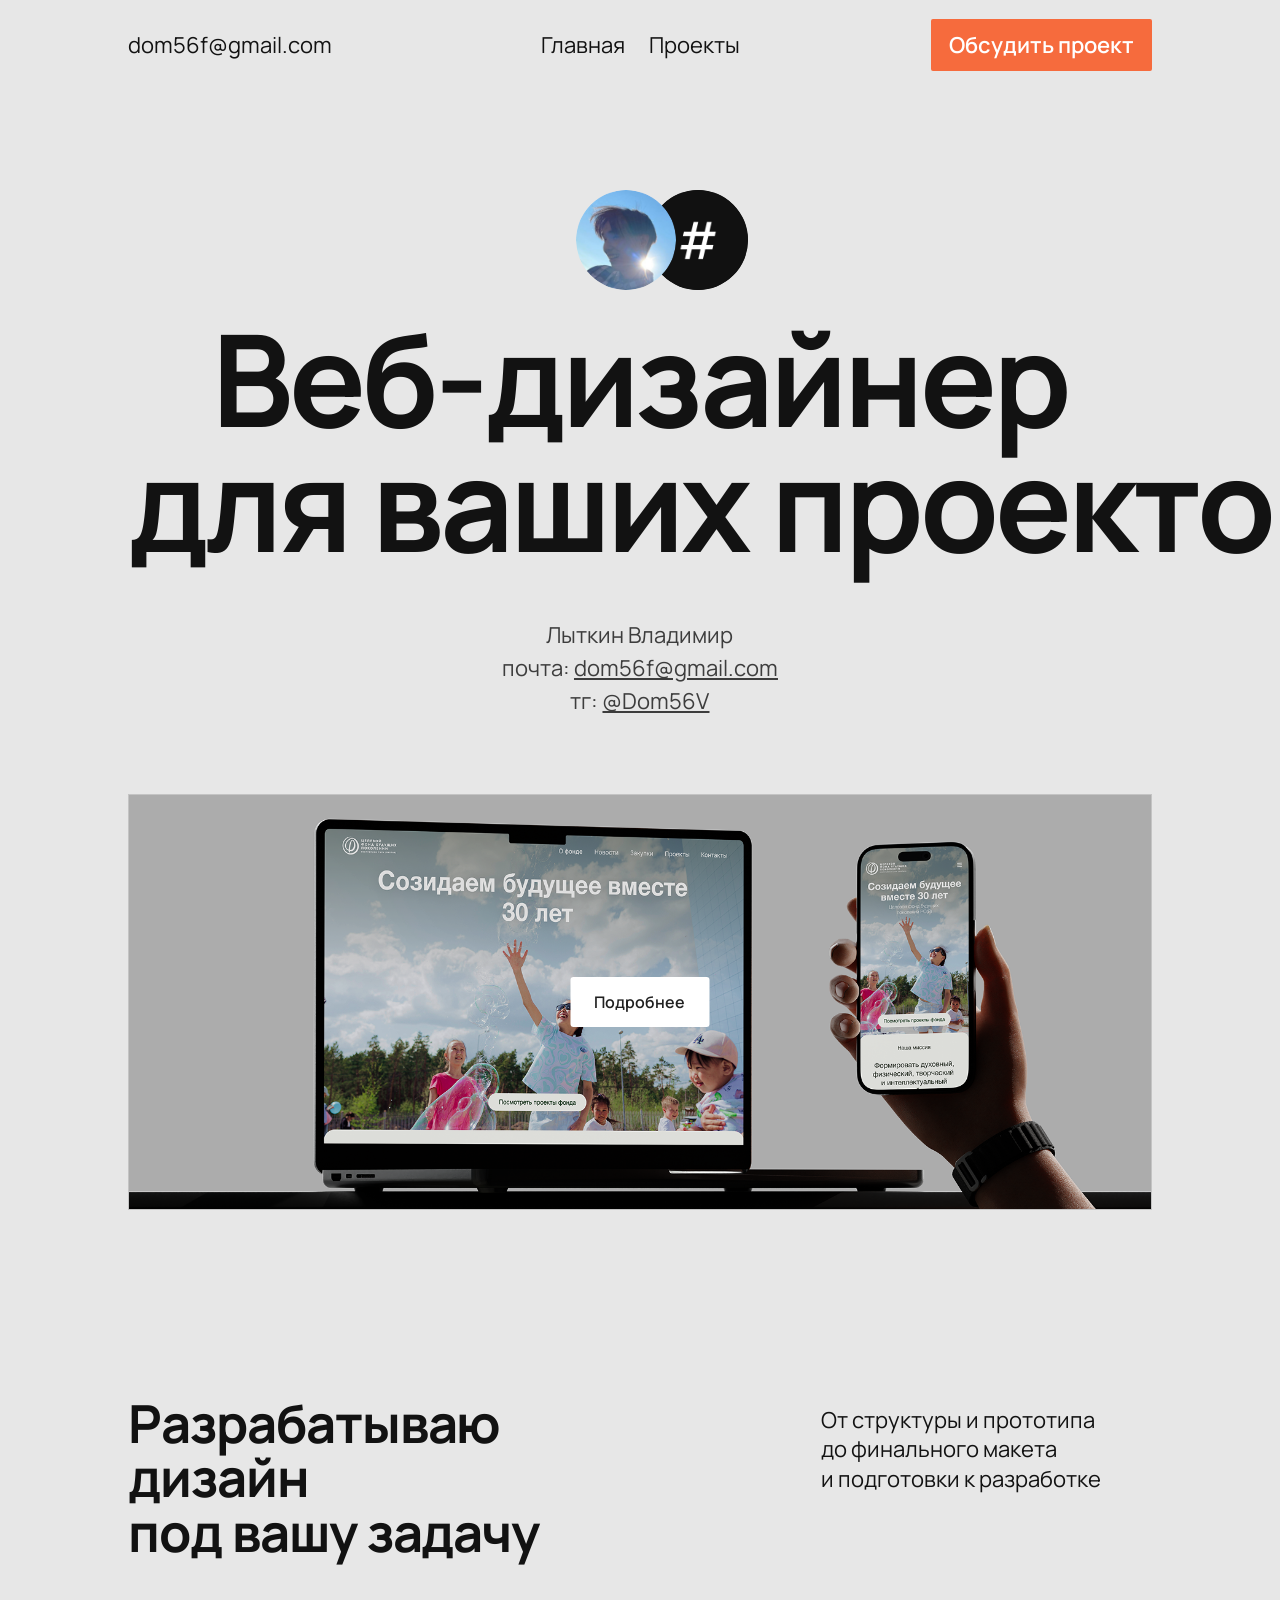
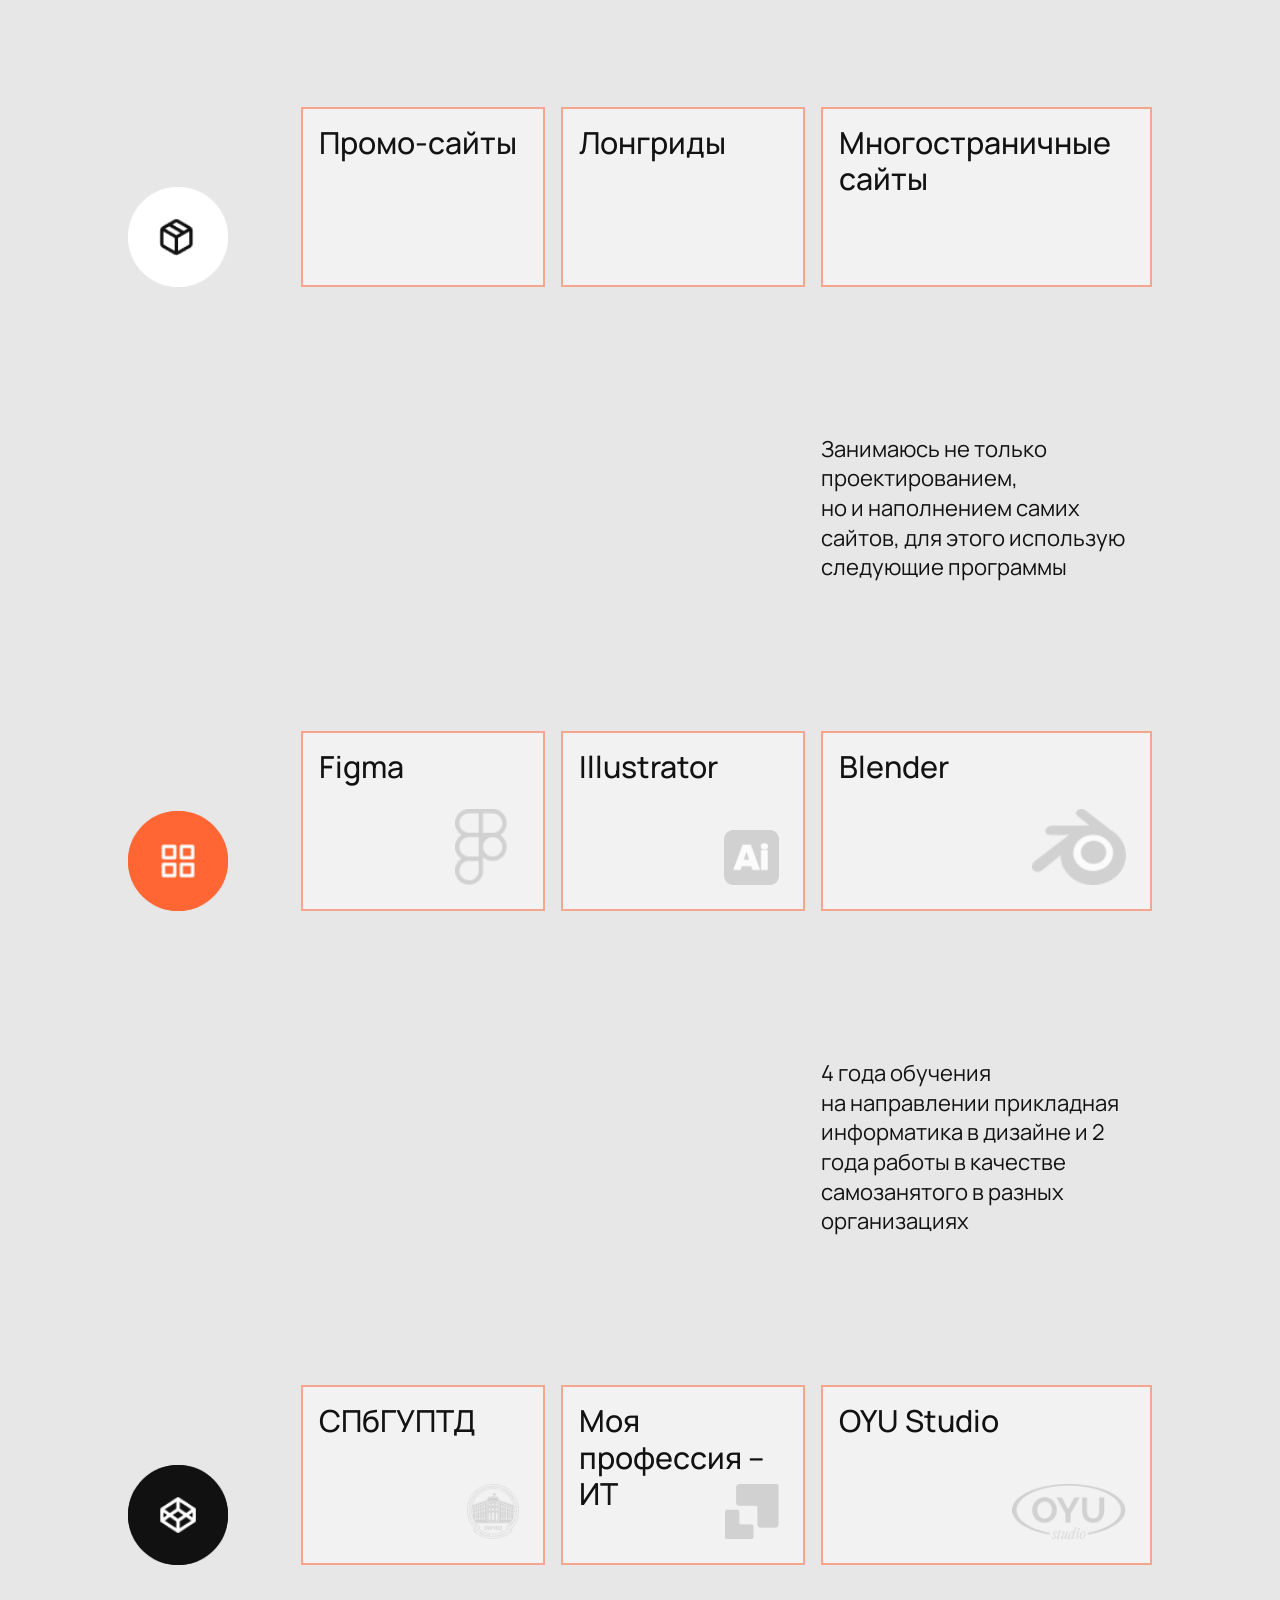
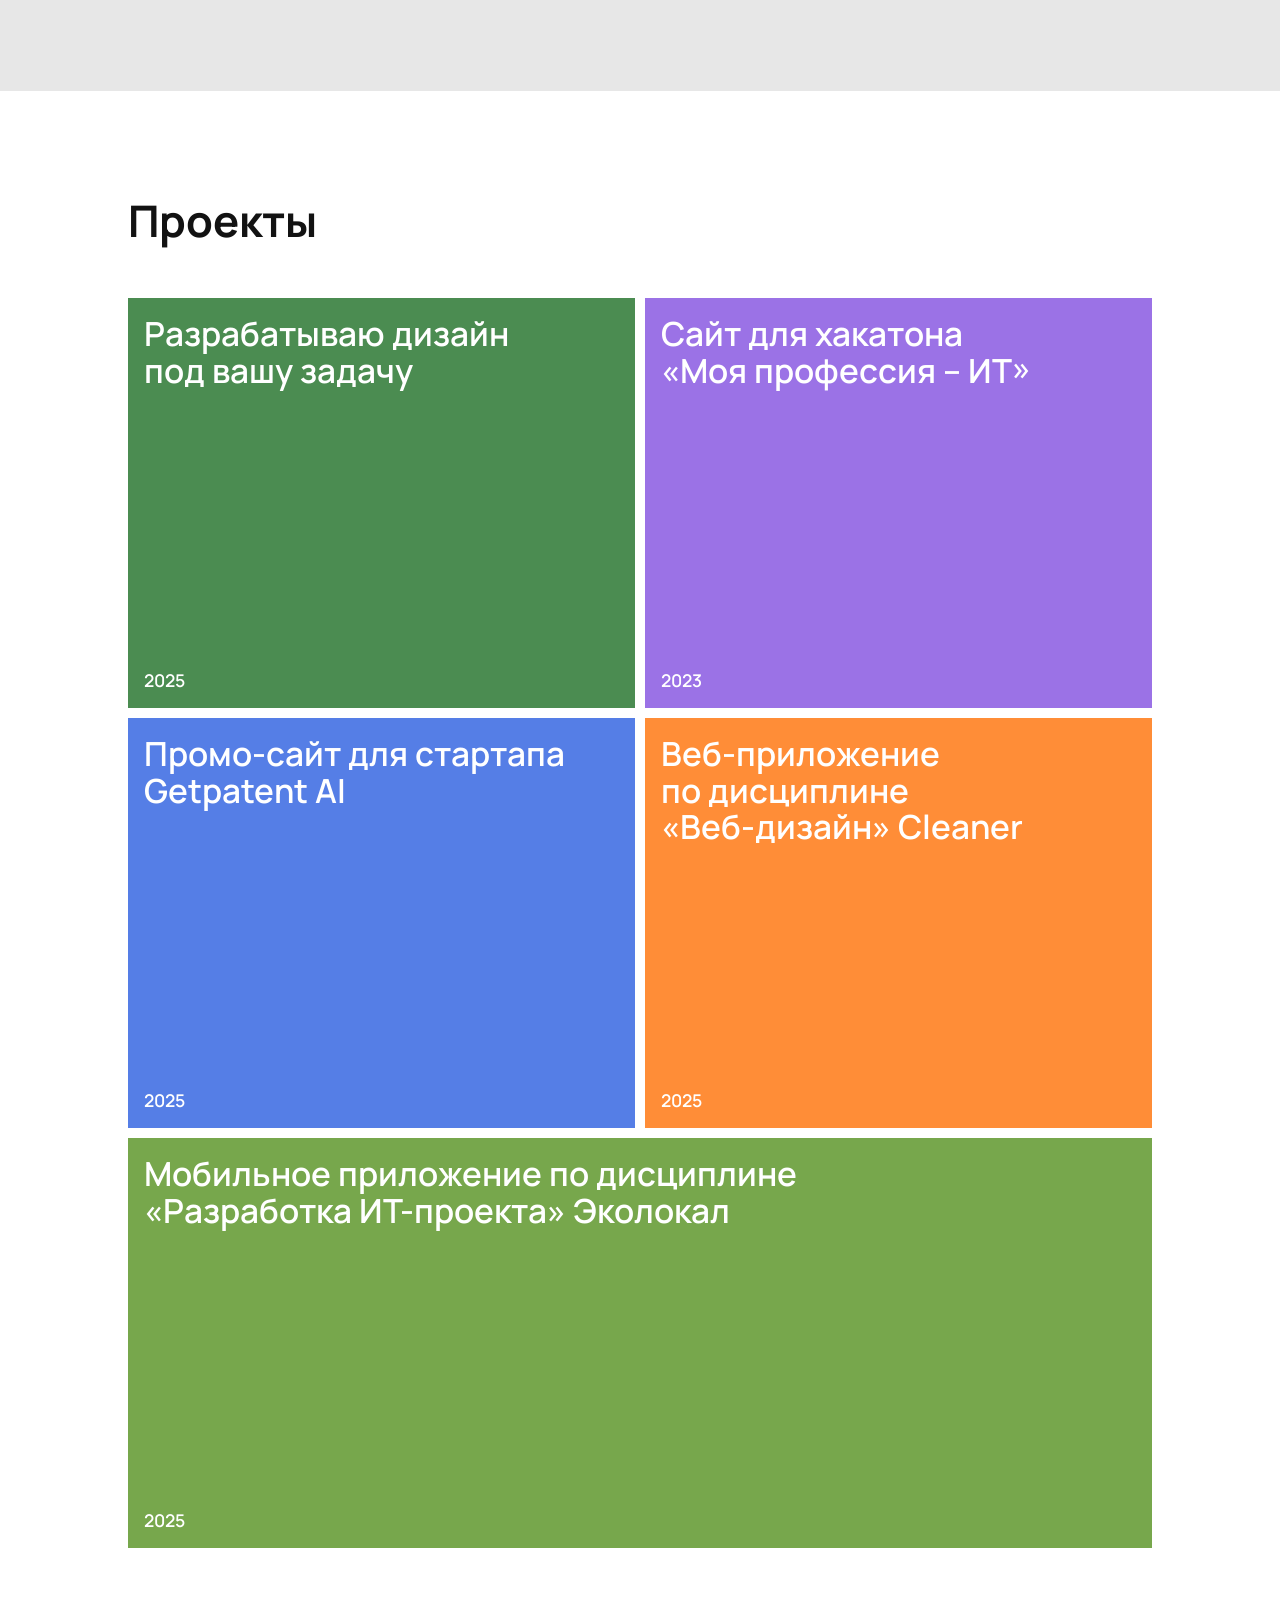
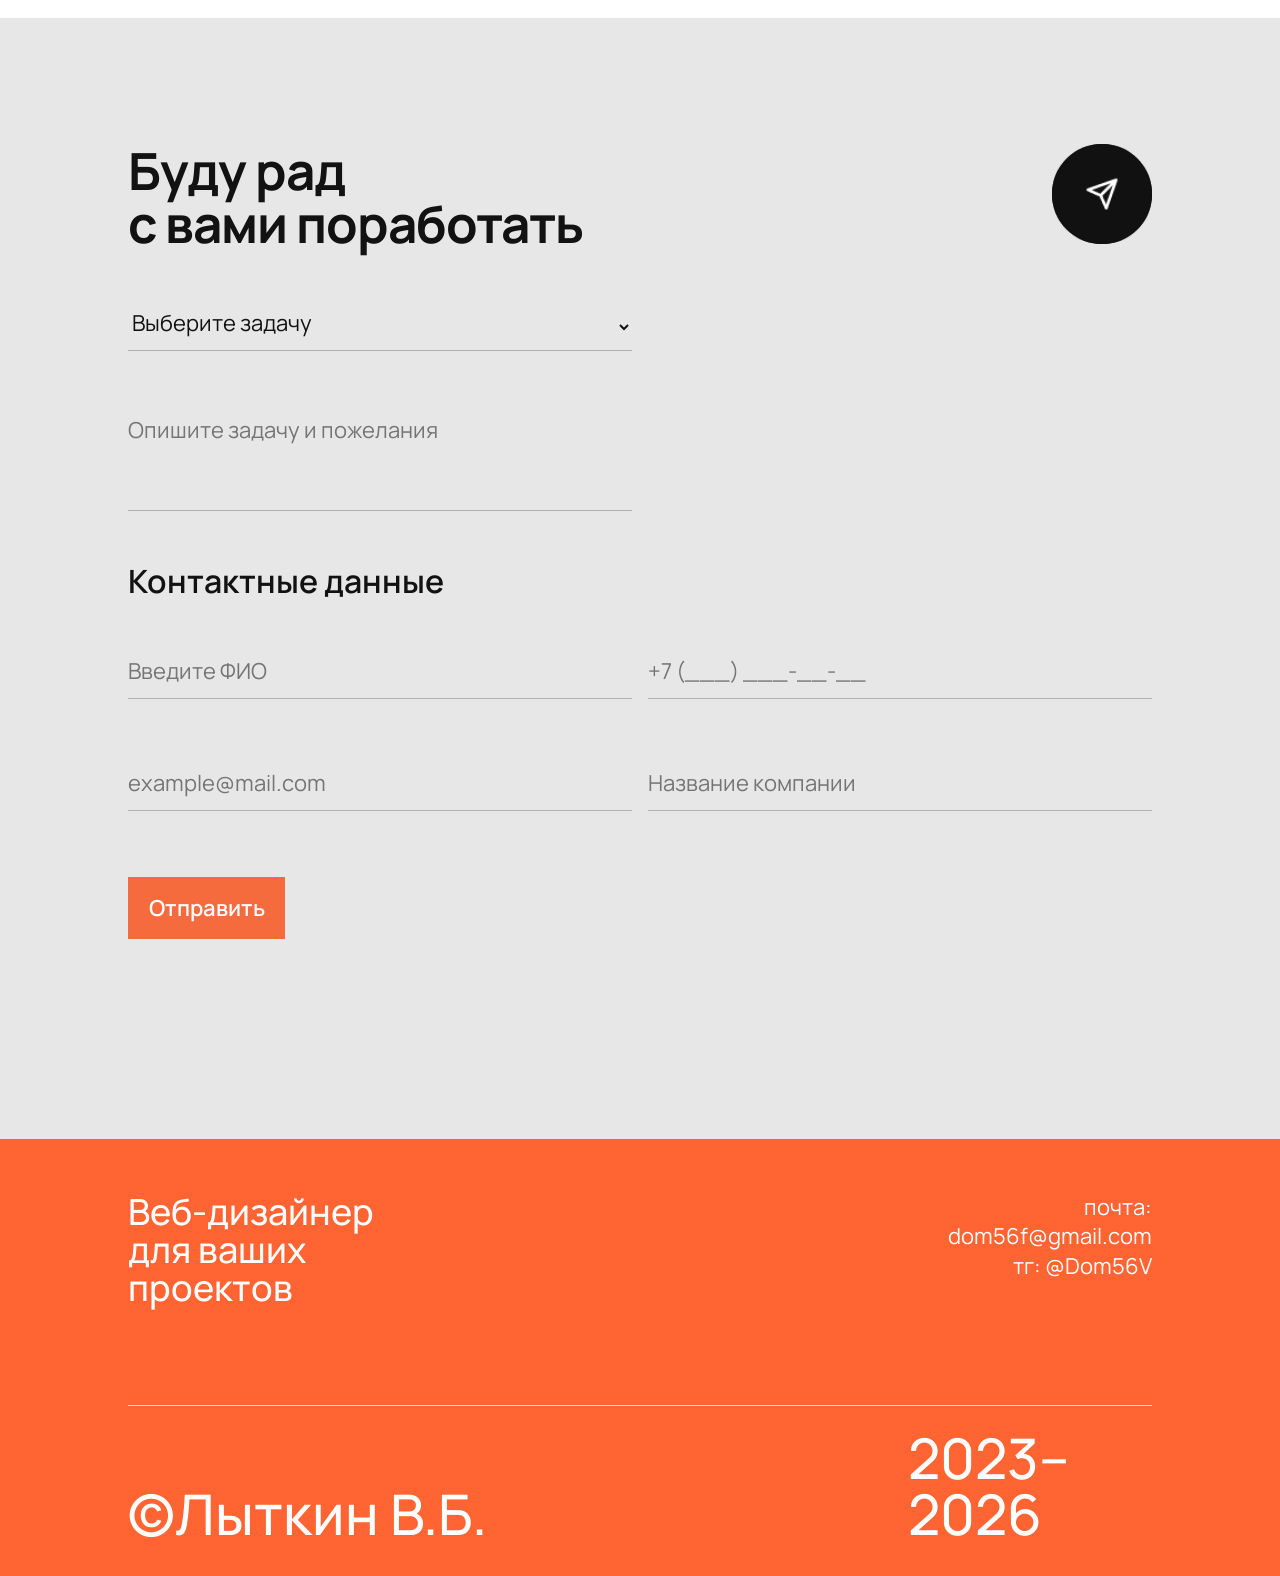
==== commit df0002e9: "Измн" ====
--- a/index.html
+++ b/index.html
@@ -125,7 +125,7 @@
         </a>
 
         <a class="project-card project-gray" href="projects/next.html">
-          <img class="project-hover-image" src="media/projects/%D0%B2%D0%B5%D0%B1-%D0%B4%D0%B8%D0%B7%D0%B0%D0%B9%D0%BD/Laptop%20Mockup%2001.png" alt="">
+          <img class="project-hover-image" src="media/projects/%D0%92%D0%B5%D0%B1-%D0%B4%D0%B8%D0%B7%D0%B0%D0%B9%D0%BD/Laptop%20Mockup%2001.png" alt="">
           <p class="project-name">Веб-приложение по&nbsp;дисциплине<br>«Веб-дизайн» Cleaner</p>
           <span class="project-year">2025</span>
         </a>
@@ -183,6 +183,9 @@
 
         <button class="feedback-submit" type="submit">Отправить</button>
       </form>
+      <div class="feedback-success" hidden>
+        <p>Скоро свяжусь с вами</p>
+      </div>
     </section>
   </main>
 
--- a/styles.css
+++ b/styles.css
@@ -627,6 +627,18 @@
   cursor: pointer;
 }
 
+.feedback-success {
+  max-width: 540px;
+  padding: 28px 0 8px;
+}
+
+.feedback-success p {
+  margin: 0;
+  font-size: clamp(2rem, 3vw, 3rem);
+  line-height: 1.05;
+  font-weight: 600;
+}
+
 .site-footer {
   background: var(--footer-bg);
   color: #fff;
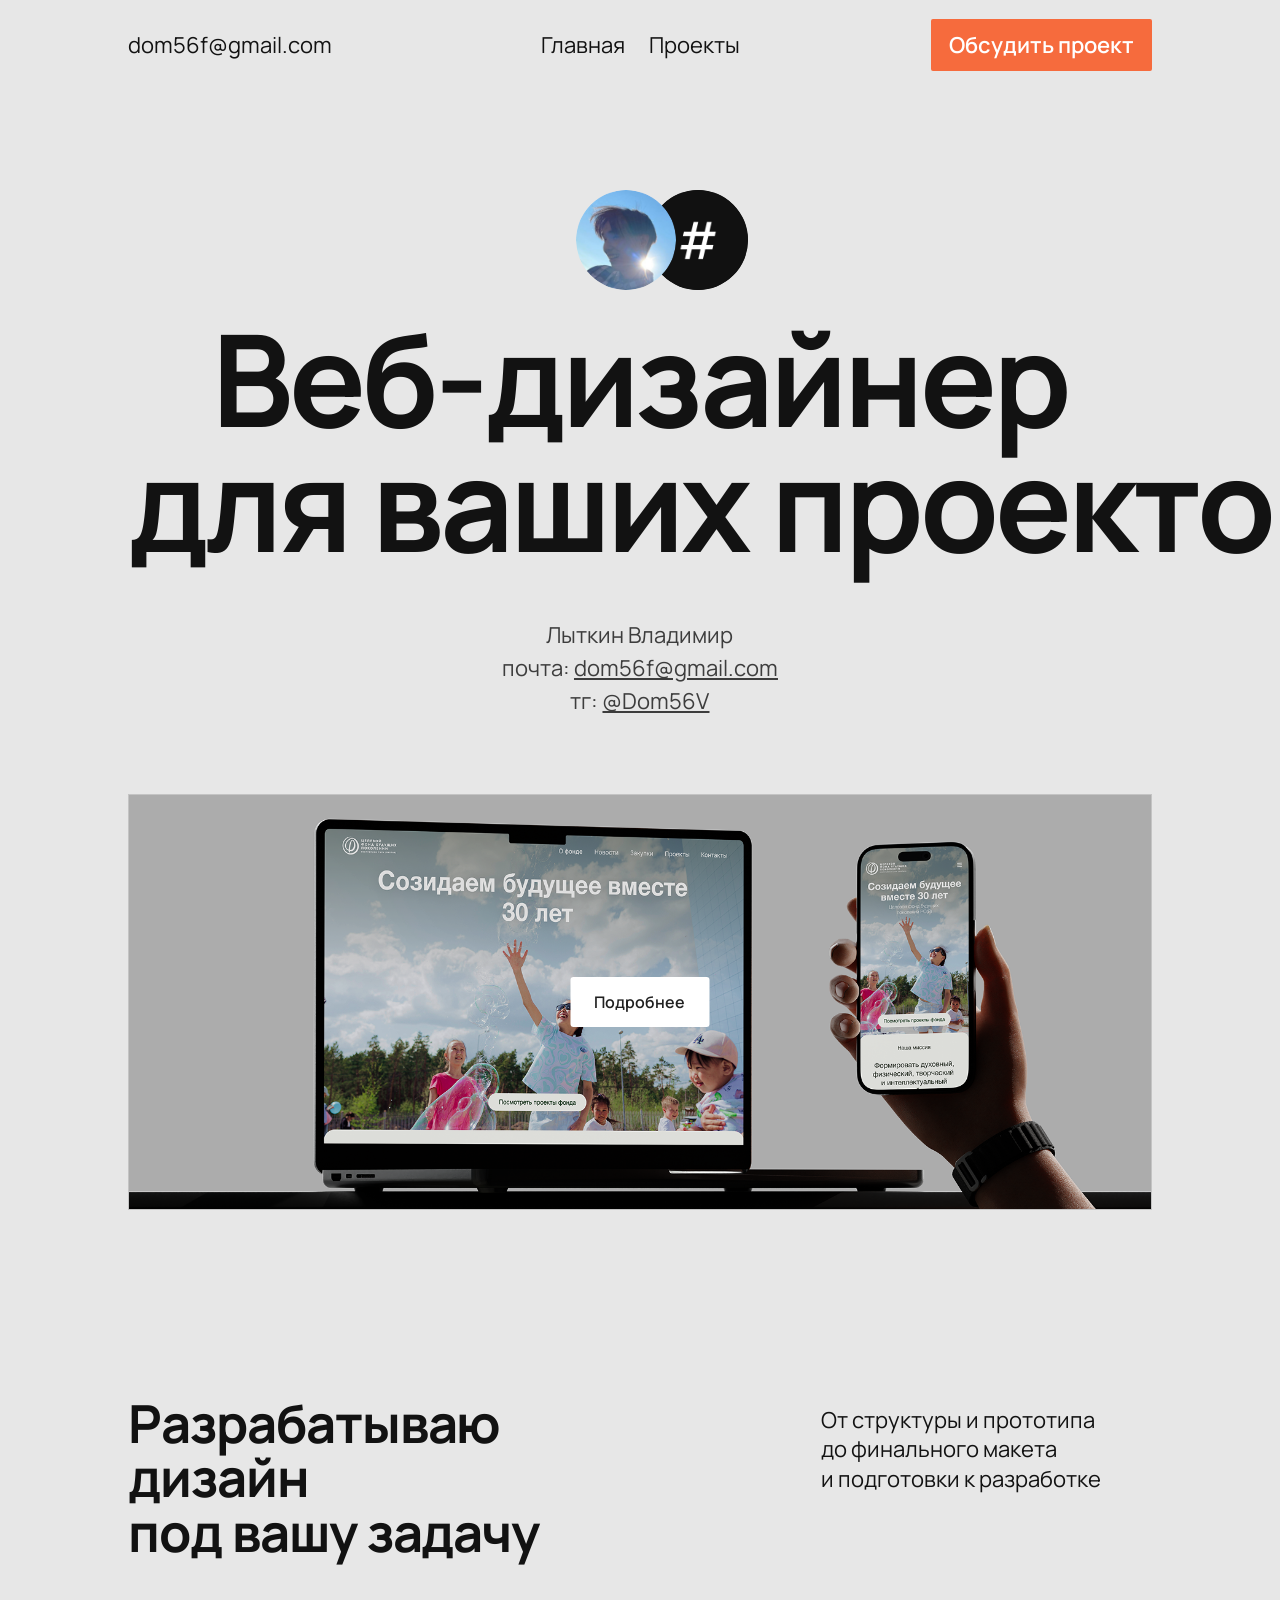
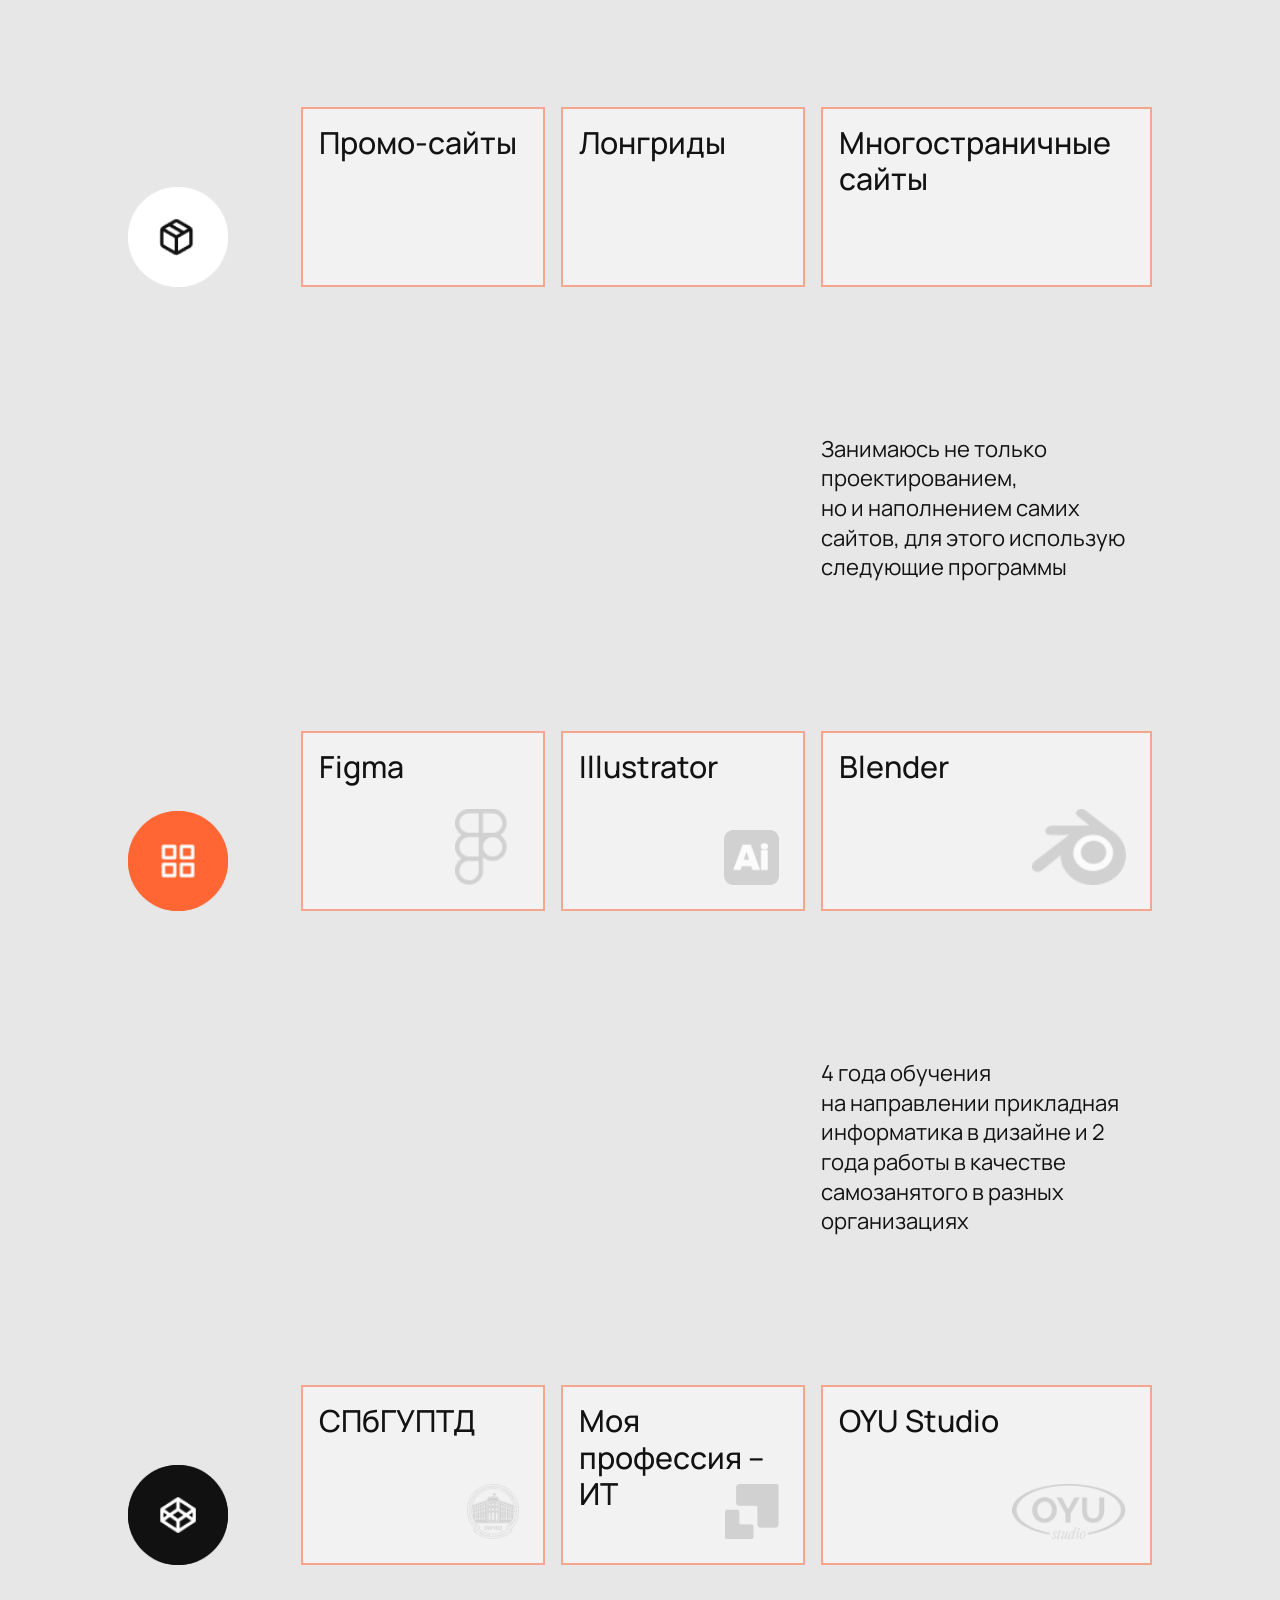
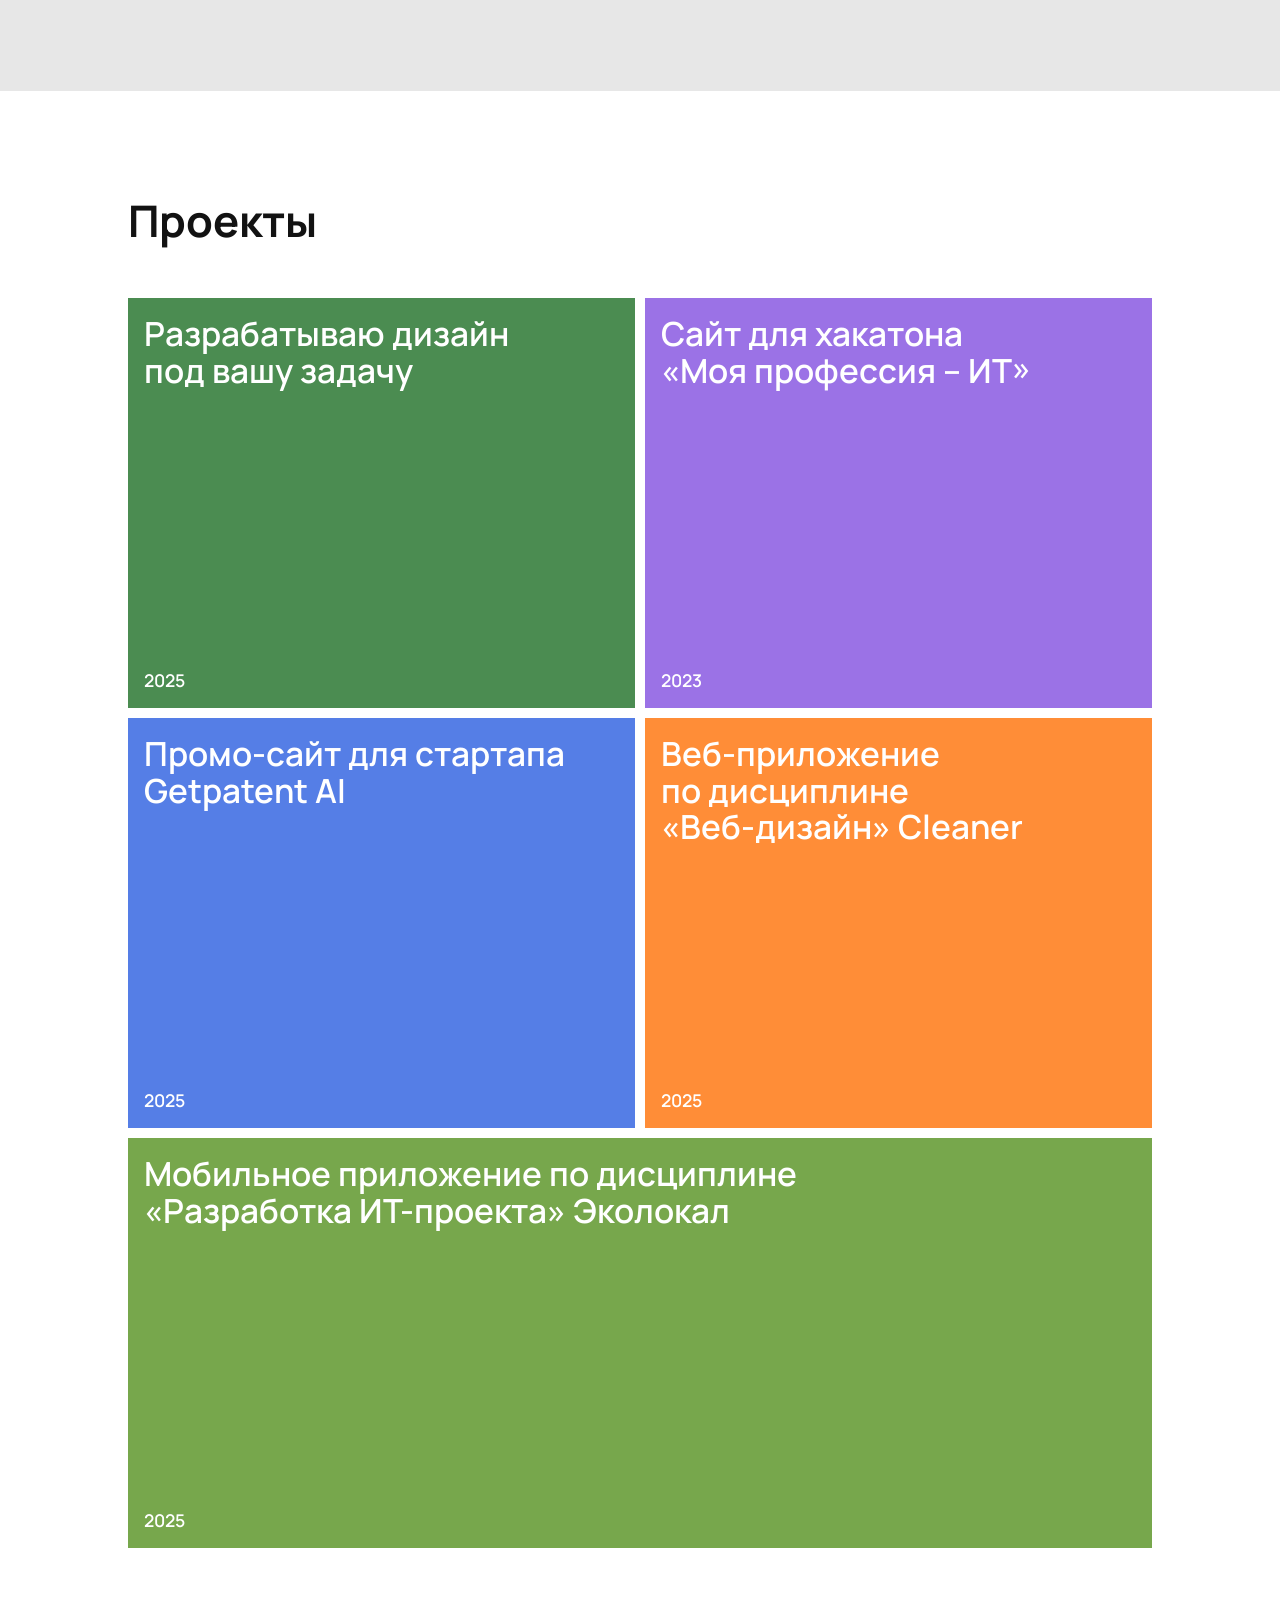
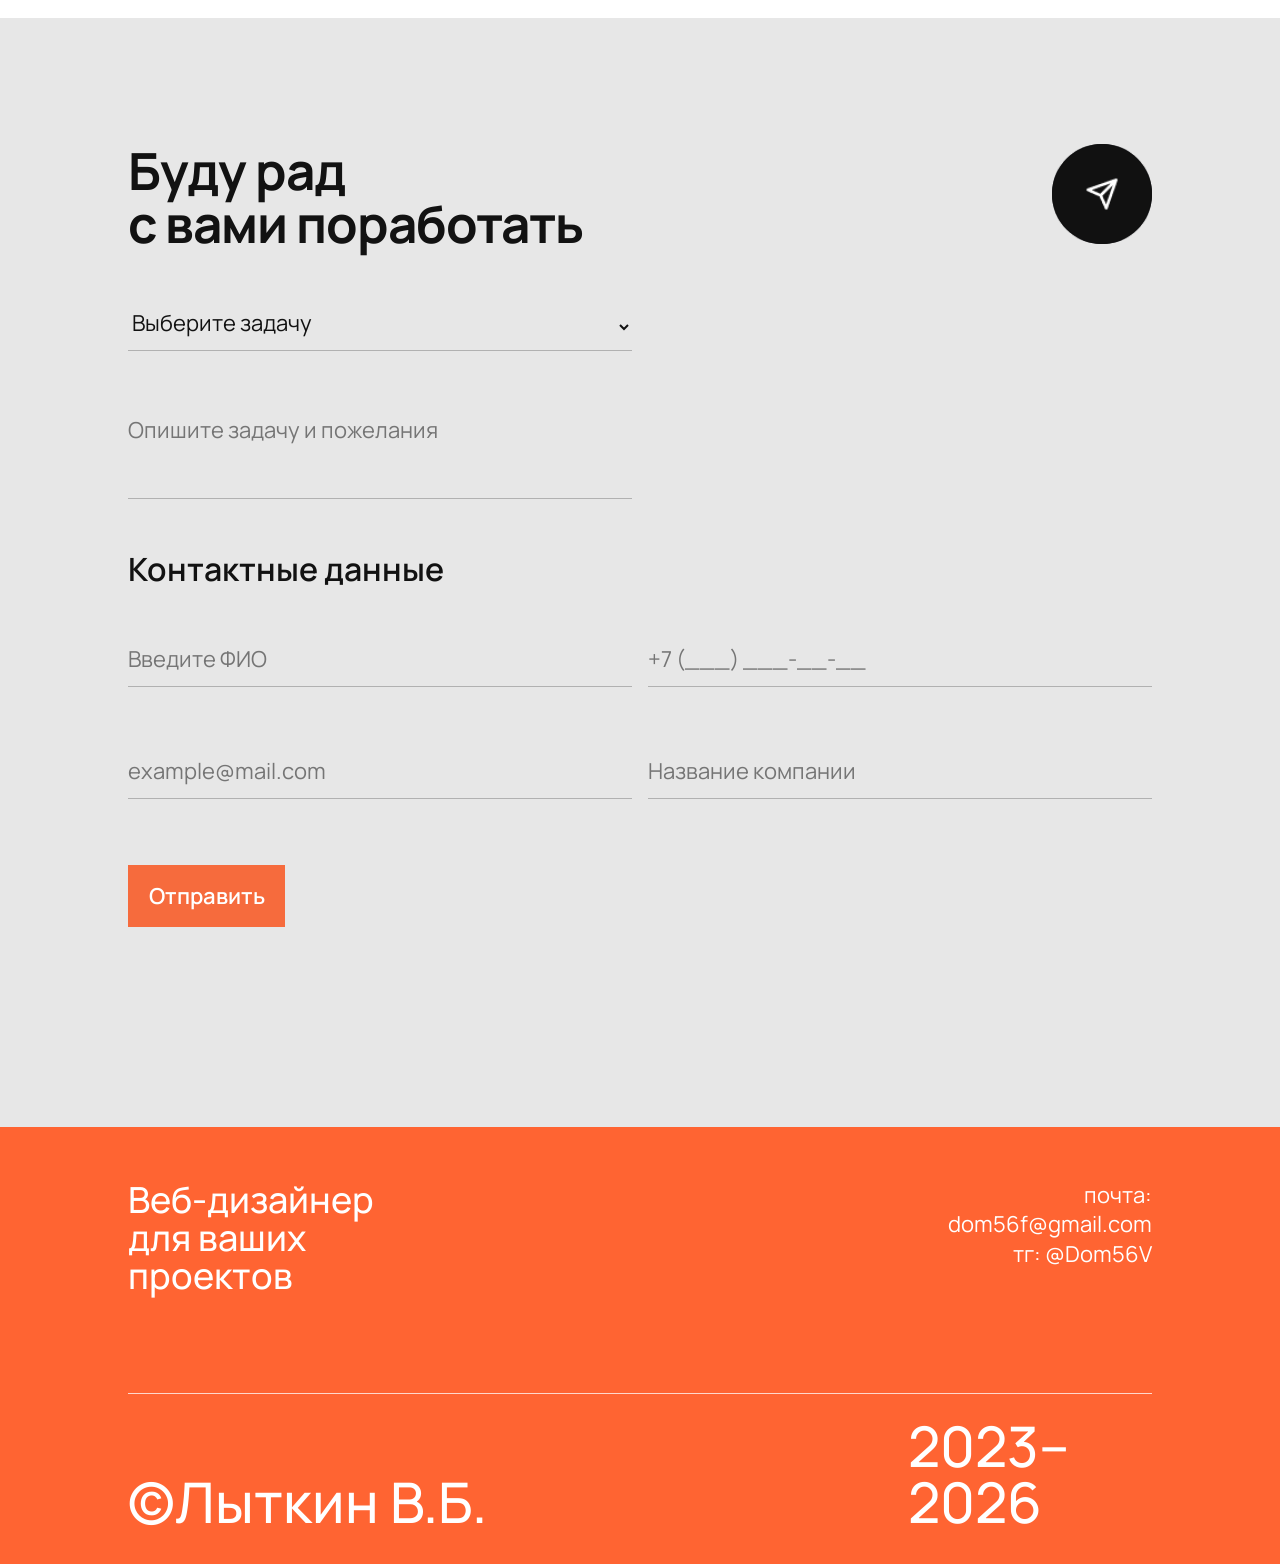
==== commit f3eaae48: "names" ====
--- a/index.html
+++ b/index.html
@@ -125,13 +125,13 @@
         </a>
 
         <a class="project-card project-gray" href="projects/next.html">
-          <img class="project-hover-image" src="media/projects/%D0%92%D0%B5%D0%B1-%D0%B4%D0%B8%D0%B7%D0%B0%D0%B9%D0%BD/Laptop%20Mockup%2001.png" alt="">
+          <img class="project-hover-image" src="media/projects/web-design/Laptop%20Mockup%2001.png" alt="">
           <p class="project-name">Веб-приложение по&nbsp;дисциплине<br>«Веб-дизайн» Cleaner</p>
           <span class="project-year">2025</span>
         </a>
 
         <a class="project-card project-dark" href="projects/fifth.html">
-          <img class="project-hover-image" src="media/projects/%D0%98%D0%A2-%D0%BF%D1%80%D0%BE%D0%B5%D0%BA%D1%82/LAPTOP%20%26%20PHONE%20SCREEN%20MOCKUP%203%201.png" alt="">
+          <img class="project-hover-image" src="media/projects/it-project/LAPTOP%20%26%20PHONE%20SCREEN%20MOCKUP%203%201.png" alt="">
           <p class="project-name">Мобильное приложение по&nbsp;дисциплине<br>«Разработка ИТ-проекта» Эколокал</p>
           <span class="project-year">2025</span>
         </a>
